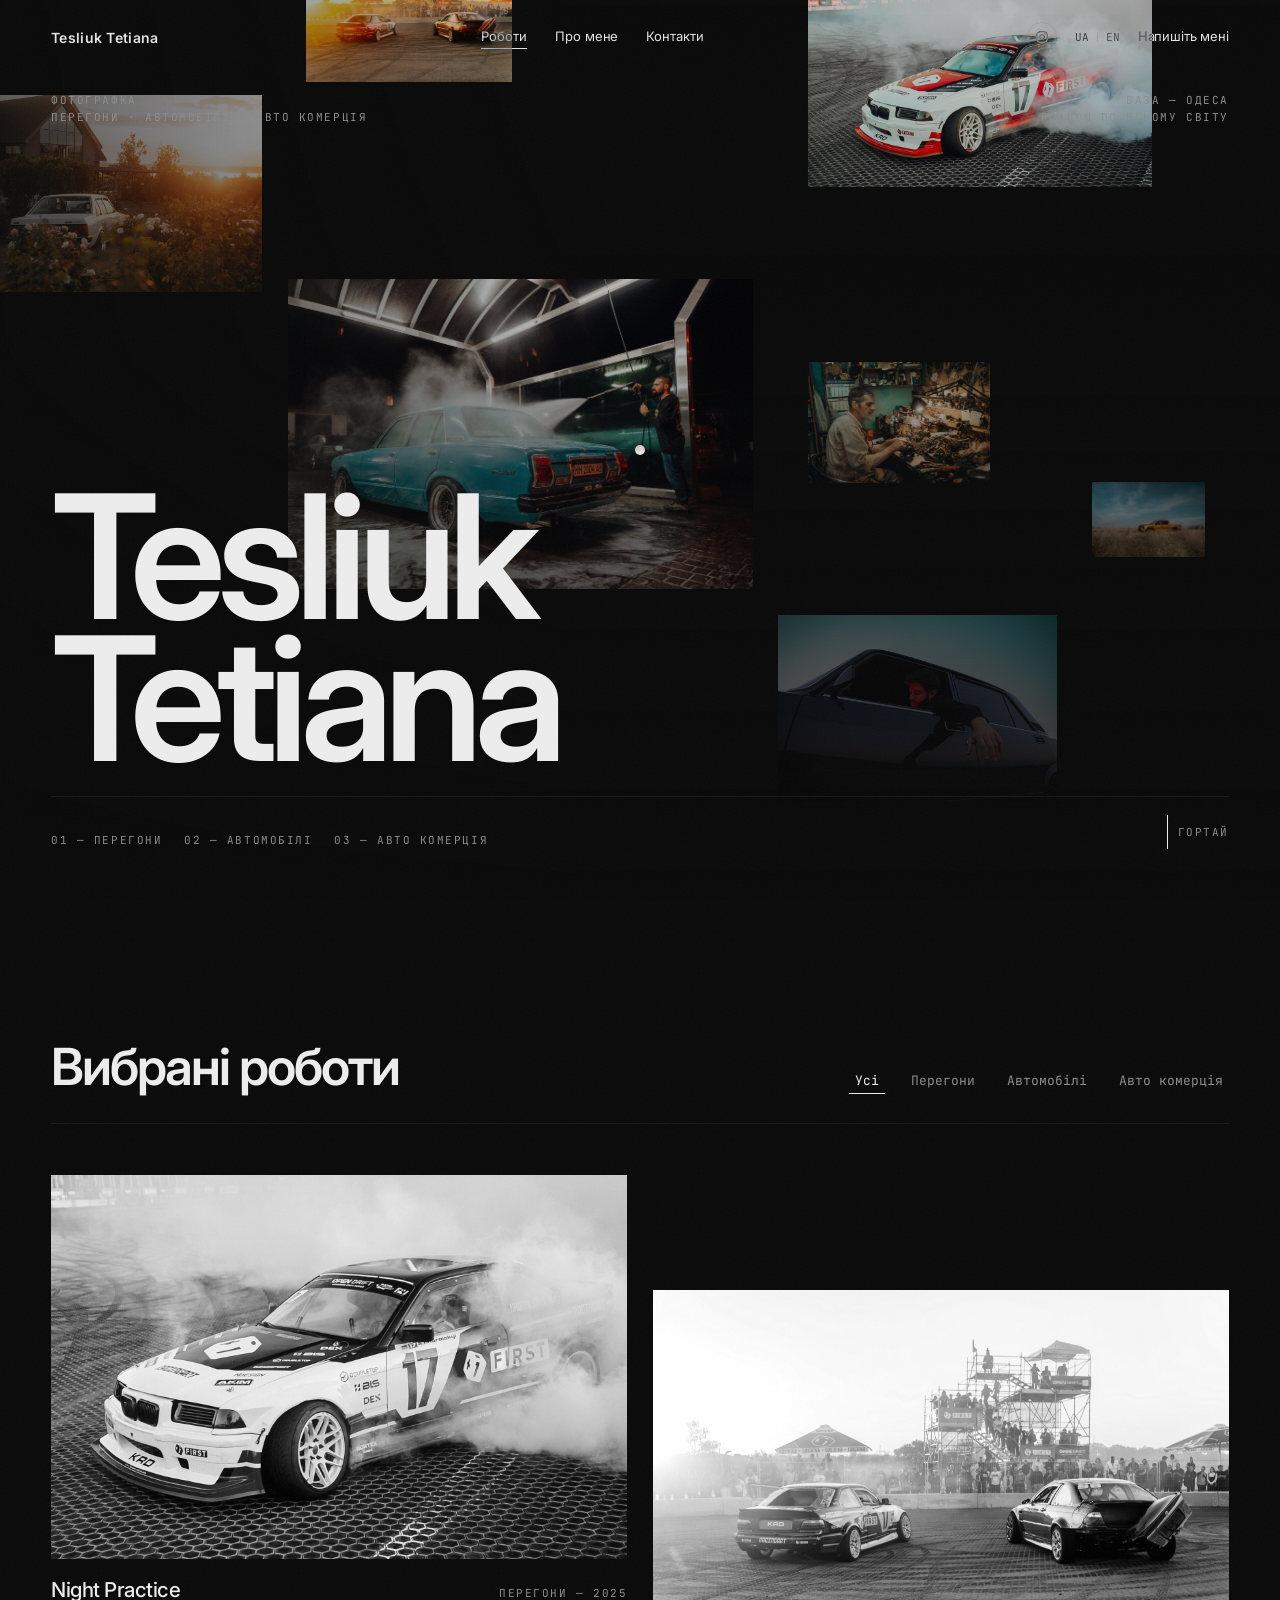
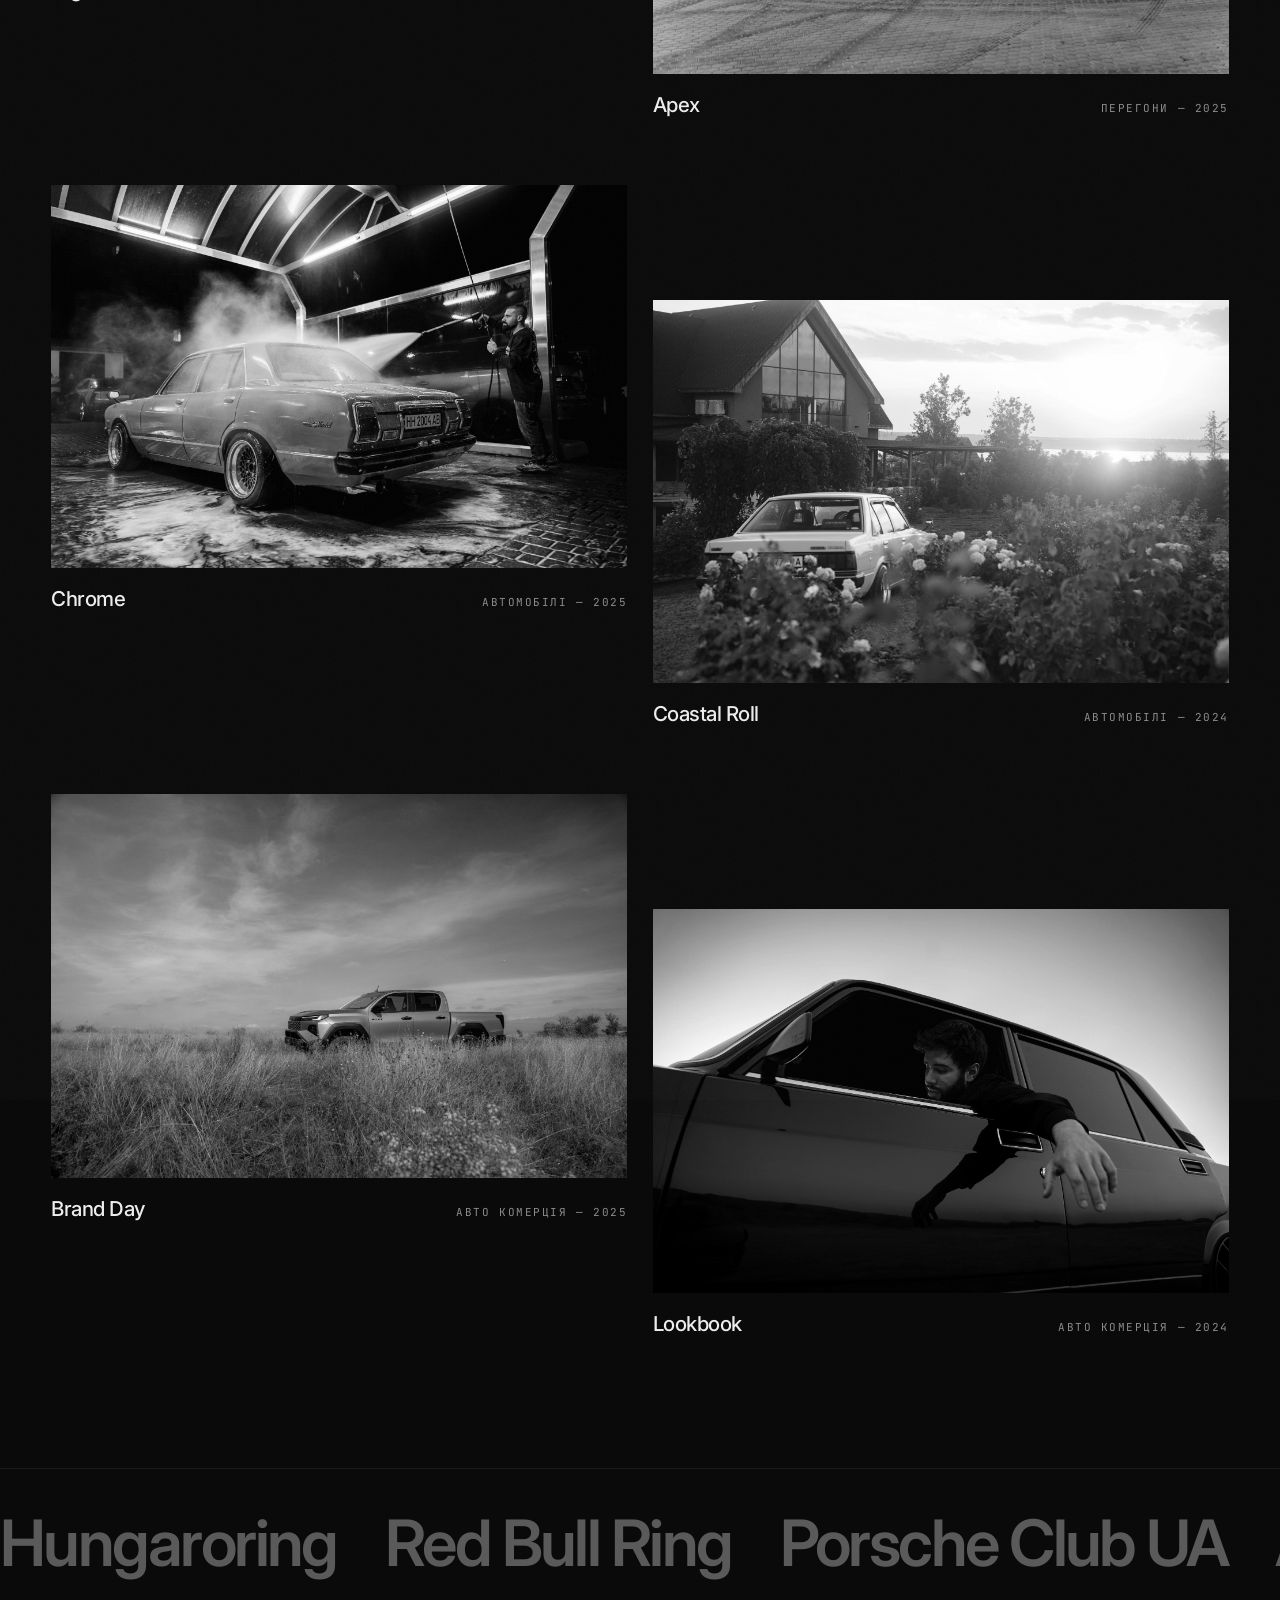
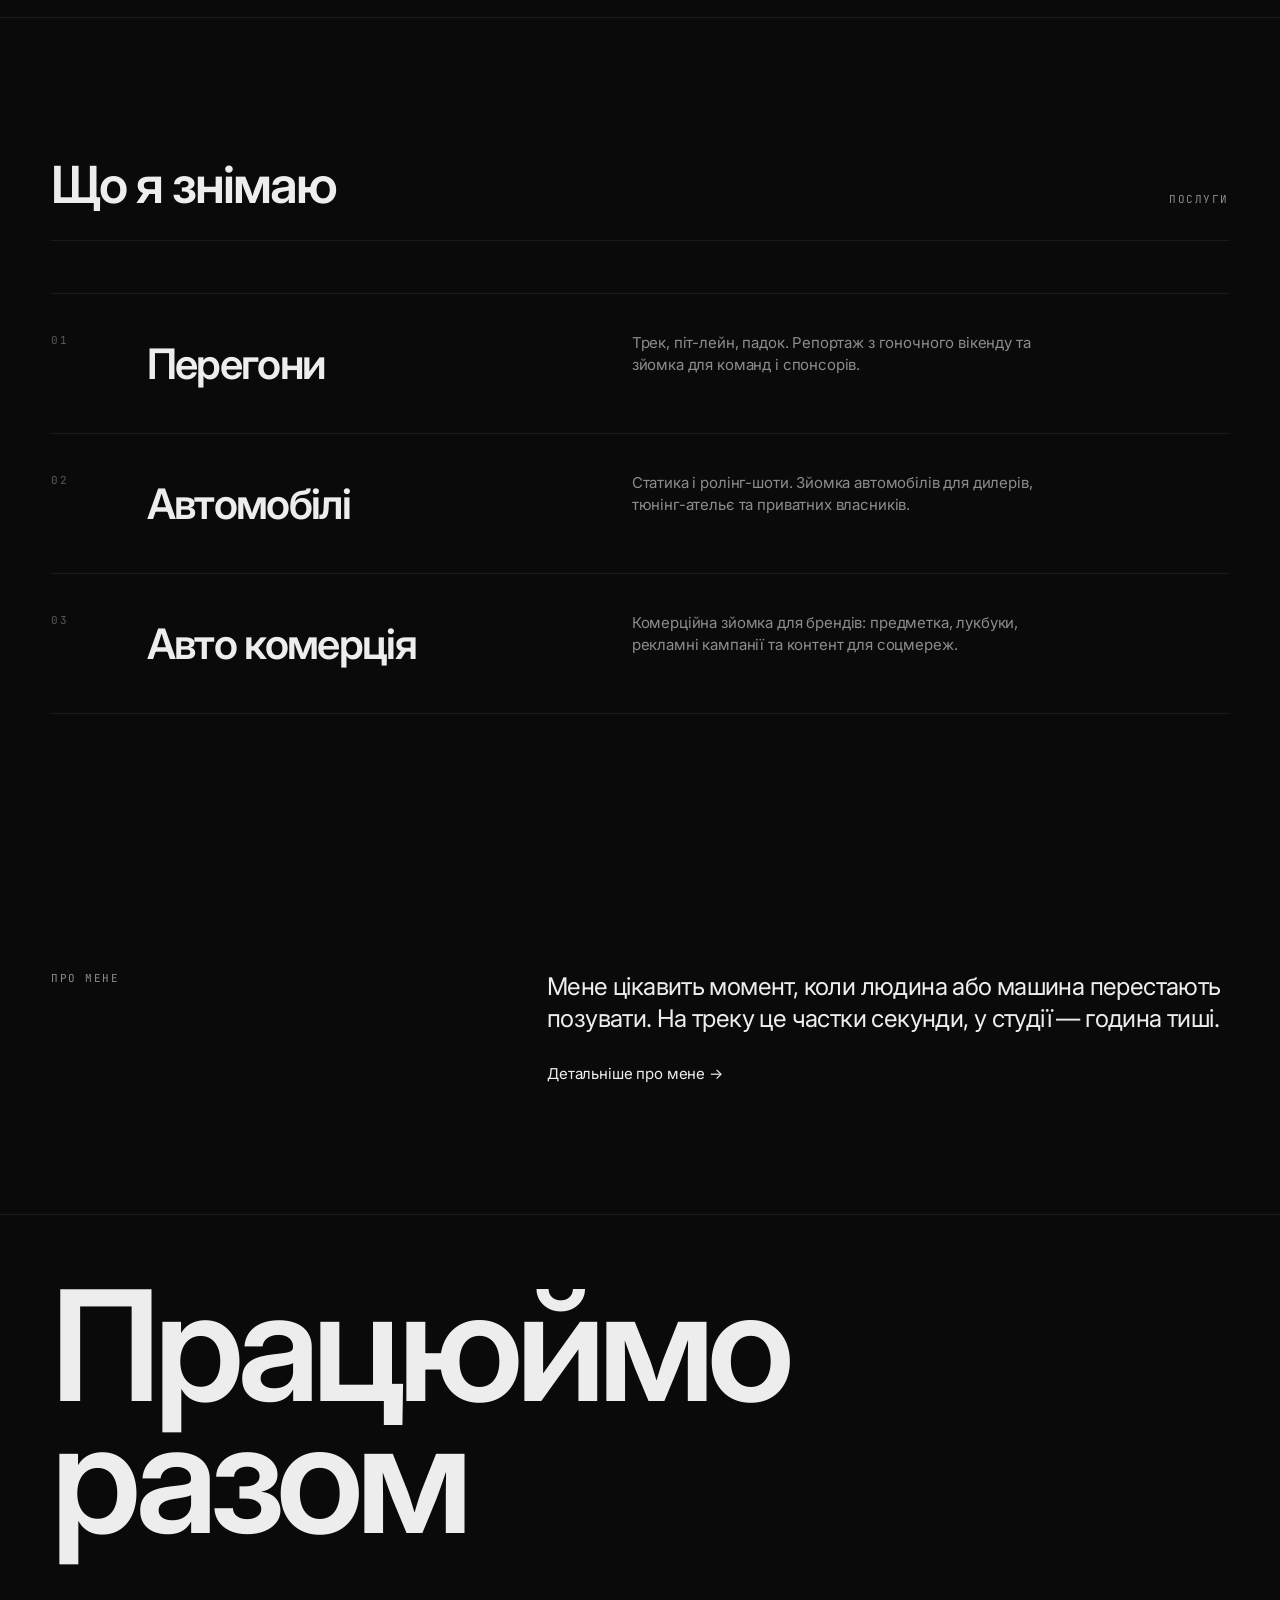
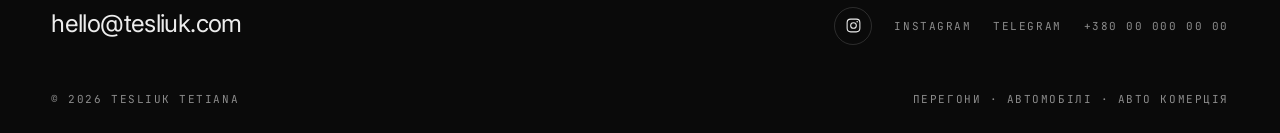
==== index.html @ 34811f21 "Портфолио Tesliuk Tetiana: первая версия сайта Статический сайт без сборки: главная с плывущей ленто" ====
<!doctype html>
<html lang="uk">
<head>
  <meta charset="utf-8">
  <meta name="viewport" content="width=device-width, initial-scale=1">
  <meta name="description" content="">
  <link rel="preconnect" href="https://fonts.googleapis.com">
  <link rel="preconnect" href="https://fonts.gstatic.com" crossorigin>
  <link href="https://fonts.googleapis.com/css2?family=Inter:wght@400;500;600&family=JetBrains+Mono:wght@400&display=swap" rel="stylesheet">
  <link rel="icon" href="/favicon.svg" type="image/svg+xml">
  <link rel="canonical" href="https://tesliuk-tetiana.netlify.app/">

  <meta property="og:type" content="website">
  <meta property="og:site_name" content="Tesliuk Tetiana">
  <meta property="og:locale" content="uk_UA">
  <meta property="og:locale:alternate" content="en_US">
  <meta property="og:url" content="https://tesliuk-tetiana.netlify.app/">
  <meta property="og:title" content="Tesliuk Tetiana — фотографка">
  <meta property="og:description" content="Перегони, автомобільна та комерційна зйомка. Одеса, зйомки по всьому світу.">
  <meta property="og:image" content="https://tesliuk-tetiana.netlify.app/images/hero/drift-bmw.jpg">
  <meta property="og:image:width" content="2000">
  <meta property="og:image:height" content="1124">
  <meta name="twitter:card" content="summary_large_image">

  <link rel="stylesheet" href="assets/css/style.css">
  <title>Tesliuk Tetiana — Photographer</title>
</head>
<body data-title="titles.index">
  <div class="grain"></div>

  <header class="hdr">
    <a class="hdr__logo" href="index.html" data-name>Tesliuk Tetiana</a>

    <nav class="hdr__nav">
      <a class="ul" href="index.html" data-i18n="nav.work">Work</a>
      <a class="ul" href="about.html" data-i18n="nav.about">About</a>
      <a class="ul" href="contact.html" data-i18n="nav.contact">Contact</a>
    </nav>

    <div class="hdr__right">
      <a class="ig" href="#" data-ig target="_blank" rel="noopener" aria-label="Instagram"><svg viewBox="0 0 24 24" fill="none" stroke="currentColor" stroke-width="1.5" stroke-linecap="round" stroke-linejoin="round" aria-hidden="true"><rect x="3" y="3" width="18" height="18" rx="5"/><circle cx="12" cy="12" r="4"/><circle cx="17.2" cy="6.8" r="1.1" fill="currentColor" stroke="none"/></svg></a>
      <div class="lang" data-lang></div>
      <a class="ul" href="contact.html" data-i18n="nav.talk">Let’s talk</a>
    </div>

    <div class="hdr__m">
      <a class="ig" href="#" data-ig target="_blank" rel="noopener" aria-label="Instagram"><svg viewBox="0 0 24 24" fill="none" stroke="currentColor" stroke-width="1.5" stroke-linecap="round" stroke-linejoin="round" aria-hidden="true"><rect x="3" y="3" width="18" height="18" rx="5"/><circle cx="12" cy="12" r="4"/><circle cx="17.2" cy="6.8" r="1.1" fill="currentColor" stroke="none"/></svg></a>
      <div class="lang" data-lang></div>
      <button class="burger" type="button" aria-label="Menu"><i></i><i></i></button>
    </div>
  </header>

  <div class="menu">
    <nav class="menu__list">
      <a href="index.html" data-i18n="nav.work">Work</a>
      <a href="about.html" data-i18n="nav.about">About</a>
      <a href="contact.html" data-i18n="nav.contact">Contact</a>
    </nav>
    <div class="menu__foot">
      <span class="mono">© <span data-year></span> — <span data-name></span></span>
      <a class="ig" href="#" data-ig target="_blank" rel="noopener" aria-label="Instagram"><svg viewBox="0 0 24 24" fill="none" stroke="currentColor" stroke-width="1.5" stroke-linecap="round" stroke-linejoin="round" aria-hidden="true"><rect x="3" y="3" width="18" height="18" rx="5"/><circle cx="12" cy="12" r="4"/><circle cx="17.2" cy="6.8" r="1.1" fill="currentColor" stroke="none"/></svg></a>
    </div>
  </div>

  <div class="loader">
    <div class="loader__bar"><i></i></div>
    <div class="loader__name display" data-name>Tesliuk Tetiana</div>
    <div class="loader__num">000</div>
  </div>

  <!-- ===== HERO ===== -->
  <section class="hero">
    <div class="hero__flow" data-flow aria-hidden="true"></div>
    <div class="hero__veil" aria-hidden="true"></div>

    <div class="hero__inner">
      <div class="hero__top">
        <p class="mono">
          <span data-i18n="hero.role">Photographer</span><br>
          <span data-i18n="hero.tagline">Racing · Automotive · Commerce</span>
        </p>
        <p class="mono hero__meta" style="text-align:right">
          <span data-i18n="hero.based">Based in Odesa</span><br>
          <span data-i18n="hero.available">Available worldwide</span>
        </p>
      </div>

      <div class="hero__spacer"></div>

      <h1 class="hero__title">
        <span class="word"><span>Tesliuk</span></span>
        <span class="word"><span>Tetiana</span></span>
      </h1>

      <div class="hero__sub">
        <div class="hero__tags mono">
          <span data-hero-tag>01 — Racing</span>
          <span data-hero-tag>02 — Automotive</span>
          <span data-hero-tag>03 — Commerce</span>
        </div>
        <div class="scroll-hint mono"><i></i> <span data-i18n="hero.scroll">Scroll</span></div>
      </div>
    </div>
  </section>

  <!-- ===== WORK ===== -->
  <section class="sec" id="work">
    <div class="sec__head">
      <h2 class="sec__title" data-i18n="sections.selectedWork">Selected Work</h2>
      <div class="filter mono" data-filter></div>
    </div>
    <div class="grid" data-grid></div>
  </section>

  <div class="marq" data-marquee></div>

  <!-- ===== SERVICES ===== -->
  <section class="sec">
    <div class="sec__head">
      <h2 class="sec__title" data-i18n="sections.whatIShoot">What I shoot</h2>
      <span class="mono" data-i18n="sections.services">Services</span>
    </div>
    <div class="srv" data-services></div>
  </section>

  <!-- ===== ABOUT TEASER ===== -->
  <section class="sec">
    <div class="cols">
      <span class="mono reveal" data-i18n="sections.about">About</span>
      <div class="reveal" data-d="1">
        <p class="lead" data-i18n="teaser"></p>
        <p style="margin-top:28px">
          <a class="ul" href="about.html" data-i18n="more" data-cursor="more">More about me →</a>
        </p>
      </div>
    </div>
  </section>

  <footer class="ftr">
    <h2 class="ftr__big reveal">
      <span data-i18n="footer.big1">Let’s</span><br><span data-i18n="footer.big2">work</span>
    </h2>
    <div class="ftr__row">
      <a class="lead ul" href="#" data-email data-cursor="write"></a>
      <div class="ftr__links mono">
        <a class="ig" href="#" data-ig target="_blank" rel="noopener" aria-label="Instagram"><svg viewBox="0 0 24 24" fill="none" stroke="currentColor" stroke-width="1.5" stroke-linecap="round" stroke-linejoin="round" aria-hidden="true"><rect x="3" y="3" width="18" height="18" rx="5"/><circle cx="12" cy="12" r="4"/><circle cx="17.2" cy="6.8" r="1.1" fill="currentColor" stroke="none"/></svg></a>
        <a class="ul" href="#" data-ig target="_blank" rel="noopener">Instagram</a>
        <a class="ul" href="#" data-tg target="_blank" rel="noopener">Telegram</a>
        <a class="ul" href="#" data-phone></a>
      </div>
    </div>
    <div class="ftr__row mono" style="margin-top:46px">
      <span>© <span data-year></span> <span data-name></span></span>
      <span data-i18n="hero.tagline">Racing · Automotive · Commerce</span>
    </div>
  </footer>

  <script src="assets/js/data.js"></script>
  <script src="assets/js/main.js"></script>
</body>
</html>
---- assets/css/style.css ----
/* ============================================================
   TESLIUK — design system
   ============================================================ */

:root{
  --bg:        #0A0A0A;
  --bg-2:      #111111;
  --line:      rgba(255,255,255,.14);
  --line-soft: rgba(255,255,255,.07);
  --fg:        #EDEDED;
  --fg-dim:    #8C8C8C;
  --fg-faint:  #5A5A5A;
  --accent:    #E23A24;

  --pad: clamp(20px, 4vw, 64px);
  --gap: clamp(16px, 2vw, 32px);

  --ease: cubic-bezier(.22,.61,.36,1);
  --slow: cubic-bezier(.16,1,.3,1);
}

*,*::before,*::after{ box-sizing:border-box; }

html{ -webkit-text-size-adjust:100%; }

body{
  margin:0;
  background:var(--bg);
  color:var(--fg);
  font-family:"Inter","Helvetica Neue",Helvetica,Arial,sans-serif;
  font-size:15px;
  line-height:1.5;
  font-weight:400;
  letter-spacing:-.01em;
  -webkit-font-smoothing:antialiased;
  overflow-x:hidden;
}

body.is-locked{ overflow:hidden; }

img{ display:block; max-width:100%; }
a{ color:inherit; text-decoration:none; }
button{ font:inherit; color:inherit; background:none; border:0; cursor:pointer; }

::selection{ background:var(--accent); color:#fff; }

/* ---------- film grain over everything ---------- */
.grain{
  position:fixed; inset:-200%;
  z-index:9000; pointer-events:none;
  opacity:.035;
  background-image:url("data:image/svg+xml,%3Csvg xmlns='http://www.w3.org/2000/svg' width='200' height='200'%3E%3Cfilter id='n'%3E%3CfeTurbulence type='fractalNoise' baseFrequency='.85' numOctaves='3'/%3E%3C/filter%3E%3Crect width='100%25' height='100%25' filter='url(%23n)'/%3E%3C/svg%3E");
  animation:grain 7s steps(6) infinite;
}
@keyframes grain{
  0%,100%{ transform:translate(0,0) }
  16%{ transform:translate(-5%,-5%) }
  33%{ transform:translate(3%,-8%) }
  50%{ transform:translate(-4%,6%) }
  66%{ transform:translate(6%,3%) }
  83%{ transform:translate(-2%,-3%) }
}

/* ---------- typography ---------- */
.display{
  font-weight:600;
  letter-spacing:-.045em;
  line-height:.84;
  text-transform:none;
  margin:0;
}
.mono{
  font-family:"JetBrains Mono",ui-monospace,SFMono-Regular,Menlo,monospace;
  font-size:11px;
  letter-spacing:.14em;
  text-transform:uppercase;
  color:var(--fg-dim);
  font-weight:400;
}
.lead{
  font-size:clamp(17px,1.9vw,26px);
  line-height:1.35;
  letter-spacing:-.025em;
  font-weight:400;
}

/* ---------- link with sliding underline ---------- */
.ul{ position:relative; display:inline-block; }
.ul::after{
  content:""; position:absolute; left:0; bottom:-2px;
  width:100%; height:1px; background:currentColor;
  transform:scaleX(0); transform-origin:right;
  transition:transform .5s var(--slow);
}
.ul:hover::after,.ul.is-active::after{ transform:scaleX(1); transform-origin:left; }
.ul.is-active{ color:var(--fg); }

/* ============================================================
   PRELOADER
   ============================================================ */
.loader{
  position:fixed; inset:0; z-index:9500;
  background:var(--bg);
  display:flex; align-items:flex-end; justify-content:space-between;
  padding:var(--pad);
  transition:transform 1s var(--slow);
}
.loader.is-done{ transform:translateY(-101%); }
.loader__name{ font-size:clamp(28px,6vw,72px); }
.loader__num{ font-size:clamp(28px,6vw,72px); font-weight:600; letter-spacing:-.04em; }
.loader__bar{
  position:absolute; left:var(--pad); right:var(--pad); bottom:calc(var(--pad) + 110px);
  height:1px; background:var(--line-soft);
}
.loader__bar i{ display:block; height:100%; width:0; background:var(--fg); }

/* ============================================================
   HEADER
   ============================================================ */
.hdr{
  position:fixed; top:0; left:0; right:0; z-index:200;
  display:flex; align-items:center; justify-content:space-between;
  padding:22px var(--pad);
  mix-blend-mode:difference;
  transition:transform .6s var(--slow);
}
.hdr.is-hidden{ transform:translateY(-110%); }
.hdr__logo{
  font-size:14px; font-weight:600; letter-spacing:.02em;
}
.hdr__nav{ display:flex; gap:28px; }
.hdr__nav a{ font-size:13px; letter-spacing:-.005em; color:var(--fg); }
.hdr__right{ display:flex; align-items:center; gap:18px; font-size:13px; }
.hdr__m{ display:none; align-items:center; gap:14px; }

/* иконка инстаграма — на ховере просто инверсия цвета */
.ig{
  display:inline-flex; align-items:center; justify-content:center;
  width:30px; height:30px; flex:none;
  border:1px solid var(--line); border-radius:50%;
  color:var(--fg);
  transition:background .35s var(--ease), color .35s var(--ease), border-color .35s var(--ease);
}
.ig svg{ width:14px; height:14px; }
.ig:hover{ background:var(--fg); color:var(--bg); border-color:var(--fg); }

/* переключатель языков */
.lang{
  display:flex; align-items:center; gap:8px;
  font-family:"JetBrains Mono",ui-monospace,Menlo,monospace;
  font-size:11px; letter-spacing:.12em;
}
.lang i{ display:block; width:1px; height:10px; background:var(--line); }
.lang button{
  color:var(--fg-faint); padding:0;
  transition:color .35s var(--ease);
}
.lang button:hover{ color:var(--fg-dim); }
.lang button.is-on{ color:var(--fg); }

.burger{ display:block; width:26px; height:14px; position:relative; }
.burger i{ position:absolute; left:0; width:100%; height:1px; background:var(--fg); transition:.4s var(--slow); }
.burger i:nth-child(1){ top:0; }
.burger i:nth-child(2){ bottom:0; }
.burger.is-open i:nth-child(1){ top:6px; transform:rotate(45deg); }
.burger.is-open i:nth-child(2){ bottom:7px; transform:rotate(-45deg); }

/* mobile menu */
.menu{
  position:fixed; inset:0; z-index:150;
  background:var(--bg);
  padding:calc(var(--pad) + 60px) var(--pad) var(--pad);
  display:flex; flex-direction:column; justify-content:space-between;
  clip-path:inset(0 0 100% 0);
  transition:clip-path .8s var(--slow);
  visibility:hidden;
}
.menu.is-open{ clip-path:inset(0 0 0 0); visibility:visible; }
.menu__foot{ display:flex; align-items:center; justify-content:space-between; gap:16px; }
.menu__list a{
  display:block; font-size:clamp(40px,11vw,80px);
  font-weight:600; letter-spacing:-.045em; line-height:1.05;
  padding:4px 0;
}

/* ============================================================
   CURSOR
   ============================================================ */
.cursor{
  position:fixed; top:0; left:0; z-index:9100;
  width:10px; height:10px; border-radius:50%;
  background:var(--fg); pointer-events:none;
  transform:translate(-50%,-50%);
  transition:width .35s var(--slow),height .35s var(--slow),background .35s var(--slow);
  mix-blend-mode:difference;
}
.cursor.is-big{ width:86px; height:86px; }
.cursor__label{
  position:absolute; inset:0; display:flex; align-items:center; justify-content:center;
  font-size:10px; letter-spacing:.12em; text-transform:uppercase;
  color:var(--bg); opacity:0; transition:opacity .3s;
  font-family:"JetBrains Mono",monospace;
}
.cursor.is-big .cursor__label{ opacity:1; }
@media (hover:none){ .cursor{ display:none; } }

/* ============================================================
   HERO
   ============================================================ */
.hero{
  min-height:100svh;
  padding:clamp(76px,9vh,104px) var(--pad) var(--pad);
  display:flex;
  position:relative; overflow:hidden;
}
.hero__inner{
  position:relative; z-index:3; flex:1;
  display:flex; flex-direction:column;
  pointer-events:none;
}
.hero__spacer{ flex:1 1 auto; min-height:18px; }
/* ---- плывущий коллаж на первом экране ---- */
.hero__flow{
  --k:1;                      /* множитель масштаба раскладки */
  position:absolute; inset:0; z-index:1;
  overflow:hidden; pointer-events:none;
}
.flow__track{
  position:absolute; top:0; left:0;
  height:100%; display:flex; width:max-content;
  animation:flowroll 64s linear infinite;
}
.flow__row{
  position:relative; flex:none;
  width:calc(100vw * var(--k)); height:100%;
}
@keyframes flowroll{ to{ transform:translateX(-50%); } }

/* вуаль между фото и заголовком */
.hero__veil{
  position:absolute; inset:0; z-index:2; pointer-events:none;
  background:
    linear-gradient(to top, rgba(10,10,10,.94) 0%, rgba(10,10,10,.58) 32%, rgba(10,10,10,.14) 60%, transparent 100%),
    linear-gradient(to right, rgba(10,10,10,.55) 0%, transparent 44%);
}

.fcard{
  position:absolute;
  left:calc(var(--x) * 1vw * var(--k));
  top:calc(var(--t) * 1vh);
  width:calc(var(--w) * 1vw * var(--k));
  aspect-ratio:var(--r);
  overflow:hidden; background:#121212;
  pointer-events:auto;
  transform:perspective(1100px);
  transition:transform .6s var(--slow), box-shadow .6s var(--ease);
  will-change:transform;
}
.fcard img{ width:100%; height:100%; object-fit:cover; }
.fcard::after{
  content:""; position:absolute; inset:0;
  background:rgba(10,10,10,.18);
  transition:background .6s var(--ease);
  pointer-events:none;
}
.fcard.is-lit::after{ background:rgba(10,10,10,0); }
.fcard.is-lit{ box-shadow:0 32px 70px rgba(0,0,0,.65); z-index:2; }

.hero__top{
  display:flex; justify-content:space-between; gap:var(--gap);
  flex:none;
}
.hero__meta{ max-width:30ch; }
.hero__title{
  font-size:clamp(46px,13.5vw,210px);
  font-weight:600; letter-spacing:-.05em; line-height:.82;
  margin:0;
}
.hero__title .word{ display:block; overflow:hidden; }
.hero__title .word span{ display:block; transform:translateY(102%); }
.hero__sub{
  display:flex; justify-content:space-between; align-items:flex-end;
  gap:var(--gap); margin-top:26px; flex-wrap:wrap;
  padding-top:18px; border-top:1px solid var(--line-soft);
}
.hero__tags{ display:flex; gap:22px; flex-wrap:wrap; }

.scroll-hint{ display:flex; align-items:center; gap:10px; }
.scroll-hint i{
  display:block; width:1px; height:34px; background:var(--line);
  position:relative; overflow:hidden;
}
.scroll-hint i::after{
  content:""; position:absolute; inset:0; background:var(--fg);
  animation:drip 2s var(--ease) infinite;
}
@keyframes drip{
  0%{ transform:translateY(-100%) } 55%{ transform:translateY(0) }
  100%{ transform:translateY(100%) }
}

/* ============================================================
   SECTION SHELL
   ============================================================ */
.sec{ padding:clamp(70px,10vw,150px) var(--pad); }
.sec__head{
  display:flex; justify-content:space-between; align-items:baseline;
  gap:var(--gap); padding-bottom:18px; margin-bottom:clamp(28px,4vw,54px);
  border-bottom:1px solid var(--line-soft);
  flex-wrap:wrap;
}
.sec__title{ font-size:clamp(26px,4vw,52px); font-weight:600; letter-spacing:-.04em; margin:0; }

/* ---------- filter ---------- */
.filter{ display:flex; gap:20px; flex-wrap:wrap; }
.filter button{
  font-size:13px; color:var(--fg-dim); position:relative; padding-bottom:3px;
  transition:color .4s var(--ease);
}
.filter button::after{
  content:""; position:absolute; left:0; bottom:0; width:100%; height:1px;
  background:currentColor; transform:scaleX(0); transform-origin:right;
  transition:transform .5s var(--slow);
}
.filter button:hover{ color:var(--fg); }
.filter button.is-on{ color:var(--fg); }
.filter button.is-on::after{ transform:scaleX(1); transform-origin:left; }

/* ============================================================
   WORK GRID
   ============================================================ */
.grid{
  display:grid;
  grid-template-columns:repeat(2,1fr);
  gap:clamp(28px,5vw,96px) var(--gap);
}
.card{ display:block; }
.card:nth-child(even){ margin-top:clamp(0px,9vw,130px); }
.card.is-gone{ display:none; }

.frame{
  position:relative; overflow:hidden;
  background:var(--bg-2);
}
.frame::before{ content:""; display:block; padding-top:128%; }
.frame[data-ratio="landscape"]::before{ padding-top:66.6%; }
.frame[data-ratio="portrait"]::before{ padding-top:128%; }
.frame[data-ratio="square"]::before{ padding-top:100%; }
.frame[data-ratio="tall"]::before{ padding-top:156.3%; }   /* 819 x 1280 */

.frame img{
  position:absolute; inset:0; width:100%; height:100%;
  object-fit:cover;
  transform:scale(1.001);
  transition:transform 1.1s var(--slow), filter .7s var(--ease);
  filter:grayscale(1) contrast(1.04);
}
.card:hover .frame img{ transform:scale(1.05); filter:grayscale(0) contrast(1.02); }

/* одиночная рамка (портрет на About): ч/б -> цвет при наведении */
.frame--color img{
  filter:grayscale(1) contrast(1.04);
  transition:filter .8s var(--ease), transform 1.2s var(--slow);
}
.frame--color:hover img{ filter:grayscale(0) contrast(1); transform:scale(1.03); }

/* reveal curtain */
.frame::after{
  content:""; position:absolute; inset:0; background:var(--bg);
  transform:translateY(0);
  transition:transform 1.1s var(--slow);
  z-index:2;
}
.reveal.is-in .frame::after{ transform:translateY(-101%); }

/* placeholder when the photo isn't there yet */
.frame.is-empty{
  background:
    linear-gradient(135deg,#171717 0%,#0E0E0E 48%,#1C1C1C 100%);
}
.frame.is-empty img{ opacity:0; }
.frame.is-empty::before{ }
.ph{
  position:absolute; inset:0; display:none;
  align-items:center; justify-content:center; flex-direction:column; gap:8px;
  color:var(--fg-faint);
  border:1px solid var(--line-soft);
}
.frame.is-empty .ph{ display:flex; }
.ph span{ font-family:"JetBrains Mono",monospace; font-size:10px; letter-spacing:.14em; text-transform:uppercase; }
.ph svg{ width:26px; height:26px; opacity:.5; }

.card__meta{
  display:flex; justify-content:space-between; align-items:baseline;
  gap:16px; margin-top:16px;
}
.card__title{ font-size:clamp(17px,1.6vw,22px); font-weight:500; letter-spacing:-.025em; }
.card__cat{ color:var(--fg-dim); }
.card__idx{ color:var(--fg-faint); }

/* ============================================================
   MARQUEE
   ============================================================ */
.marq{
  border-top:1px solid var(--line-soft);
  border-bottom:1px solid var(--line-soft);
  overflow:hidden; padding:26px 0;
  display:flex; gap:48px;
  white-space:nowrap;
}
.marq__row{ display:flex; gap:48px; animation:slide 38s linear infinite; }
.marq span{ font-size:clamp(28px,5vw,74px); font-weight:600; letter-spacing:-.04em; color:var(--fg-faint); }
.marq span em{ font-style:normal; color:var(--fg); }
@keyframes slide{ to{ transform:translateX(-100%); } }

/* ============================================================
   SERVICES
   ============================================================ */
.srv{ border-top:1px solid var(--line-soft); }
.srv__row{
  position:relative; isolation:isolate;
  display:grid; grid-template-columns:70px 1fr 1.3fr;
  gap:var(--gap); align-items:start;
  padding:clamp(22px,3vw,38px) 0;
  border-bottom:1px solid var(--line-soft);
  transition:padding .7s var(--slow);
}

/* подсветка строки заезжает слева */
.srv__row::before{
  content:""; position:absolute; z-index:-1;
  top:0; bottom:0; left:calc(var(--pad) * -1); right:calc(var(--pad) * -1);
  background:rgba(255,255,255,.04);
  transform:scaleX(0); transform-origin:left;
  transition:transform .7s var(--slow);
}

.srv__n{ color:var(--fg-faint); transition:color .5s var(--ease); }
.srv__t{
  font-size:clamp(22px,3.4vw,42px); font-weight:600; letter-spacing:-.04em;
  transition:color .5s var(--ease);
}
.srv__d{ color:var(--fg-dim); max-width:46ch; transition:color .5s var(--ease); }

/* наведение: строка уезжает вправо, заголовок краснеет */
.srv__row:hover{ padding-left:clamp(18px,3.4vw,56px); }
.srv__row:hover::before{ transform:scaleX(1); }
.srv__row:hover .srv__n{ color:var(--fg); }
.srv__row:hover .srv__t{ color:var(--accent); }
.srv__row:hover .srv__d{ color:var(--fg); }

/* соседние строки в это время притухают */
.srv:hover .srv__row:not(:hover) .srv__t{ color:var(--fg-faint); }
.srv:hover .srv__row:not(:hover) .srv__d{ color:var(--fg-faint); }

/* ============================================================
   ABOUT / TEXT BLOCKS
   ============================================================ */
.cols{ display:grid; grid-template-columns:1fr 1.45fr; gap:var(--gap); }
.cols p{ margin:0 0 1.1em; }
.cols p:last-child{ margin-bottom:0; }

.about__portrait{ margin-top:clamp(40px,6vw,90px); }

.facts{ display:grid; grid-template-columns:repeat(4,1fr); gap:var(--gap); margin-top:clamp(40px,6vw,80px); }
.facts div{ border-top:1px solid var(--line-soft); padding-top:14px; }
.facts b{ display:block; font-size:clamp(26px,3.4vw,46px); font-weight:600; letter-spacing:-.04em; margin-bottom:4px; }

/* ============================================================
   PROJECT PAGE
   ============================================================ */
.proj__head{ padding:calc(var(--pad) + 90px) var(--pad) 0; }
.proj__title{ font-size:clamp(46px,11vw,160px); font-weight:600; letter-spacing:-.05em; line-height:.86; margin:0 0 30px; }
.proj__meta{
  display:grid; grid-template-columns:repeat(4,1fr); gap:var(--gap);
  padding-top:18px; border-top:1px solid var(--line-soft);
}
.proj__meta div b{ display:block; color:var(--fg); font-weight:400; margin-top:6px; }
.proj__intro{ padding:clamp(50px,7vw,100px) var(--pad); }
.proj__gallery{
  padding:0 var(--pad) clamp(60px,9vw,120px);
  display:grid; grid-template-columns:repeat(2,1fr);
  gap:clamp(28px,5vw,80px) var(--gap);
  align-items:start;
}
.shot{ margin:0; }
.shot[data-ratio="landscape"],
.shot[data-ratio="square"]{ grid-column:1 / -1; }
/* каждая вторая вертикаль чуть опускается — живой editorial-ритм */
.shot.is-offset{ margin-top:clamp(0px,7vw,110px); }
.shot figcaption{ margin-top:12px; }

.proj__next{
  border-top:1px solid var(--line-soft);
  padding:clamp(40px,6vw,80px) var(--pad);
  display:flex; justify-content:space-between; align-items:center; gap:var(--gap);
}
.proj__next a{ font-size:clamp(30px,6vw,86px); font-weight:600; letter-spacing:-.045em; }

/* ============================================================
   CONTACT
   ============================================================ */
.contact__mail{
  display:inline-block;
  font-size:clamp(30px,7.5vw,110px); font-weight:600;
  letter-spacing:-.05em; line-height:1; word-break:break-word;
}
.contact__grid{ display:grid; grid-template-columns:repeat(3,1fr); gap:var(--gap); margin-top:clamp(50px,7vw,100px); }
.contact__grid div{ border-top:1px solid var(--line-soft); padding-top:14px; }
.contact__grid a{ display:block; margin-top:6px; }

.form{ display:grid; gap:26px; margin-top:clamp(50px,7vw,90px); max-width:640px; }
.form label{ display:block; }
.form input,.form textarea{
  width:100%; background:none; border:0; border-bottom:1px solid var(--line);
  color:var(--fg); font:inherit; padding:10px 0; outline:none;
  transition:border-color .4s var(--ease);
}
.form input:focus,.form textarea:focus{ border-color:var(--fg); }
.form textarea{ resize:vertical; min-height:90px; }
.btn{
  justify-self:start;
  border:1px solid var(--line); border-radius:999px;
  padding:14px 30px; font-size:13px;
  position:relative; overflow:hidden; isolation:isolate;
  transition:color .4s var(--ease), border-color .4s var(--ease);
}
.btn::after{
  content:""; position:absolute; inset:0; background:var(--fg); z-index:-1;
  transform:translateY(101%); transition:transform .5s var(--slow);
}
.btn:hover{ color:var(--bg); border-color:var(--fg); }
.btn:hover::after{ transform:translateY(0); }

/* ============================================================
   FOOTER
   ============================================================ */
.ftr{
  border-top:1px solid var(--line-soft);
  padding:clamp(40px,5vw,70px) var(--pad) 26px;
}
.ftr__big{ font-size:clamp(40px,12vw,180px); font-weight:600; letter-spacing:-.05em; line-height:.86; margin:0 0 clamp(30px,5vw,70px); }
.ftr__row{ display:flex; justify-content:space-between; gap:var(--gap); flex-wrap:wrap; }
.ftr__links{ display:flex; align-items:center; gap:22px; flex-wrap:wrap; }
.ftr__links .ig{ width:38px; height:38px; }
.ftr__links .ig svg{ width:17px; height:17px; }

/* ============================================================
   SCROLL REVEAL
   ============================================================ */
.reveal{ opacity:0; transform:translateY(26px); transition:opacity .9s var(--slow), transform .9s var(--slow); }
.reveal.is-in{ opacity:1; transform:none; }
.reveal[data-d="1"]{ transition-delay:.08s }
.reveal[data-d="2"]{ transition-delay:.16s }
.reveal[data-d="3"]{ transition-delay:.24s }

/* ============================================================
   RESPONSIVE
   ============================================================ */
@media (max-width:900px){
  .hdr__nav{ display:none; }
  .hdr__right{ display:none; }
  .hdr__m{ display:flex; }
  /* на телефоне та же раскладка, но крупнее — иначе кадры нечитаемы */
  .hero__flow{ --k:2.3; }
  .hero__spacer{ order:0; }
  .hero__top{ order:1; margin-bottom:16px; }
  .hero__title{ order:2; }
  .hero__sub{ order:3; }
  .hero__veil{
    background:linear-gradient(to top,
      rgba(10,10,10,.96) 0%, rgba(10,10,10,.72) 30%,
      rgba(10,10,10,.26) 58%, rgba(10,10,10,.05) 100%);
  }
  .hero__meta{ display:none; }
  .grid{ grid-template-columns:1fr; gap:46px; }
  .card:nth-child(even){ margin-top:0; }
  .cols{ grid-template-columns:1fr; gap:24px; }
  .facts{ grid-template-columns:repeat(2,1fr); }
  .srv__row{ grid-template-columns:44px 1fr; }
  .srv__row:hover{ padding-left:0; }
  .srv__d{ grid-column:2; }
  .proj__meta{ grid-template-columns:repeat(2,1fr); row-gap:22px; }
  .contact__grid{ grid-template-columns:1fr; row-gap:22px; }
  .proj__gallery{ grid-template-columns:1fr; gap:34px; }
  .shot.is-offset{ margin-top:0; }
}

@media (prefers-reduced-motion:reduce){
  *{ animation-duration:.01ms !important; transition-duration:.01ms !important; }
  .reveal{ opacity:1; transform:none; }
  .frame::after{ display:none; }
}
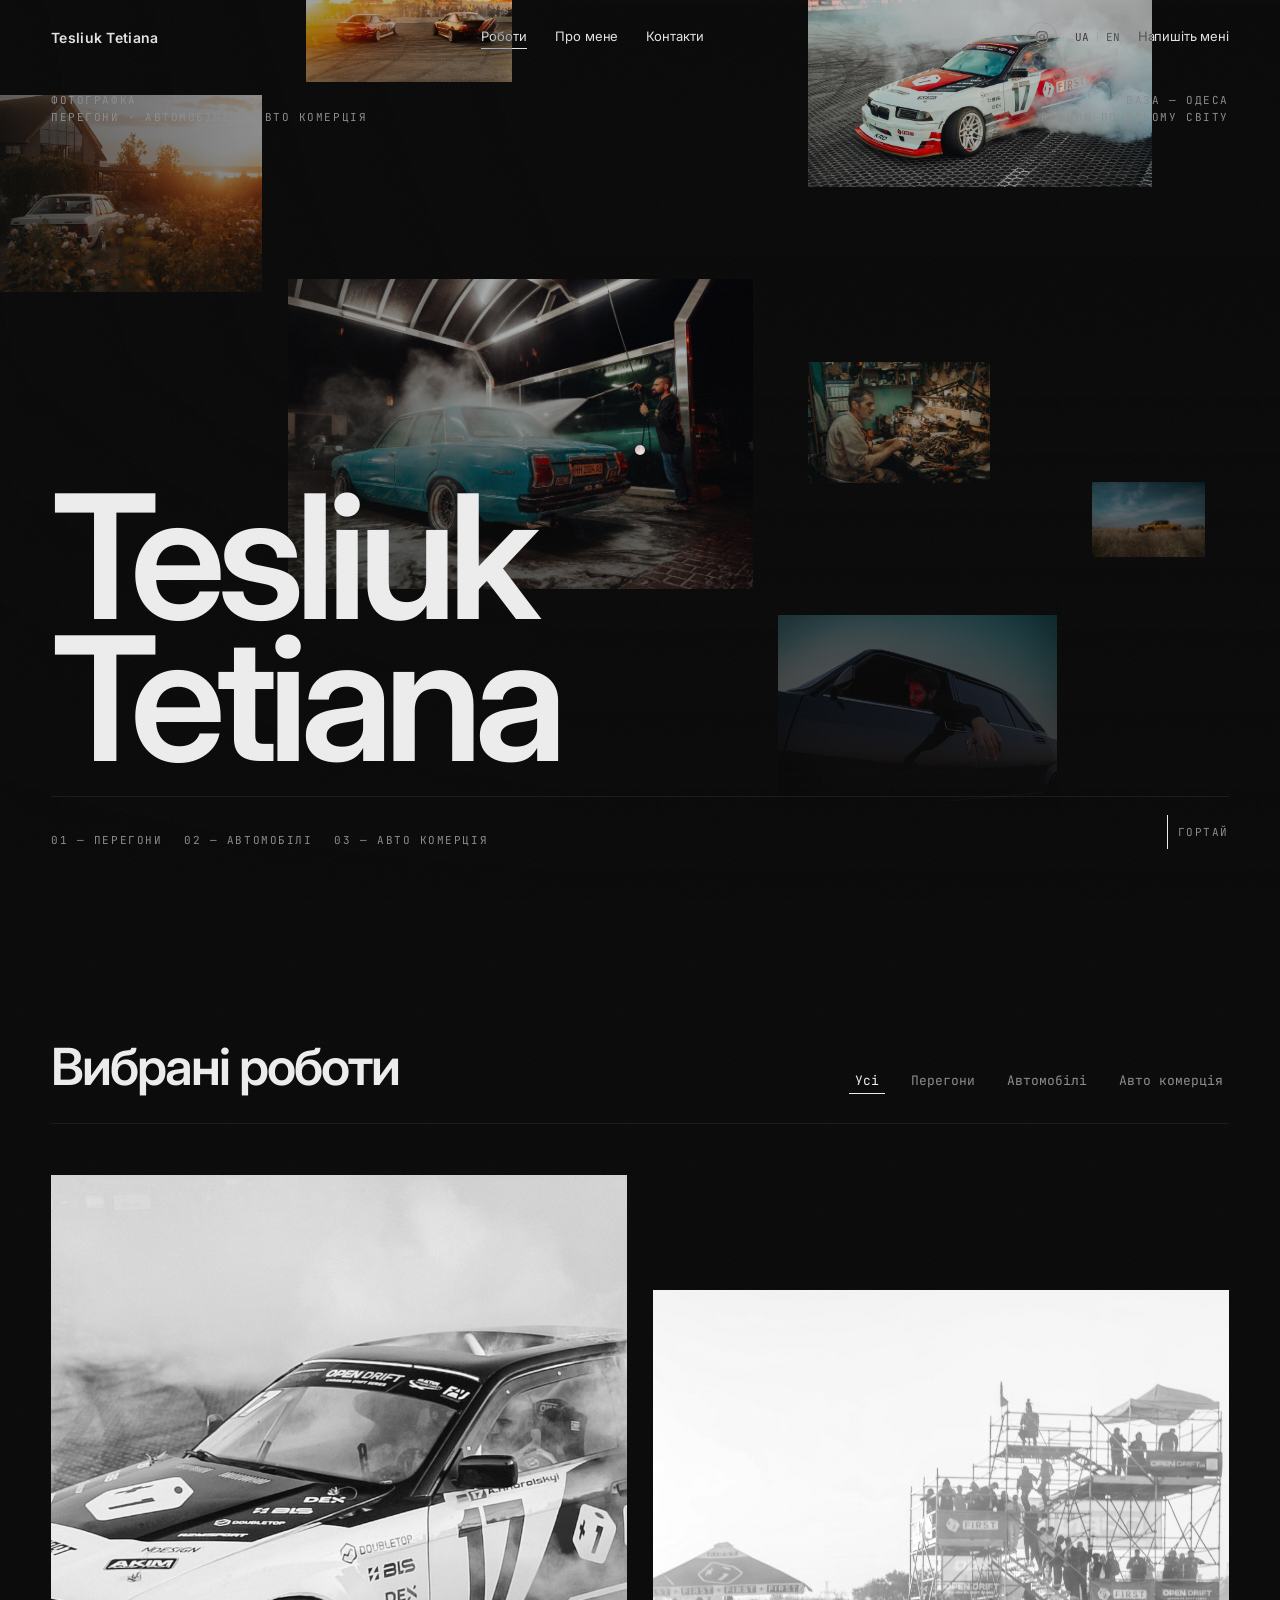
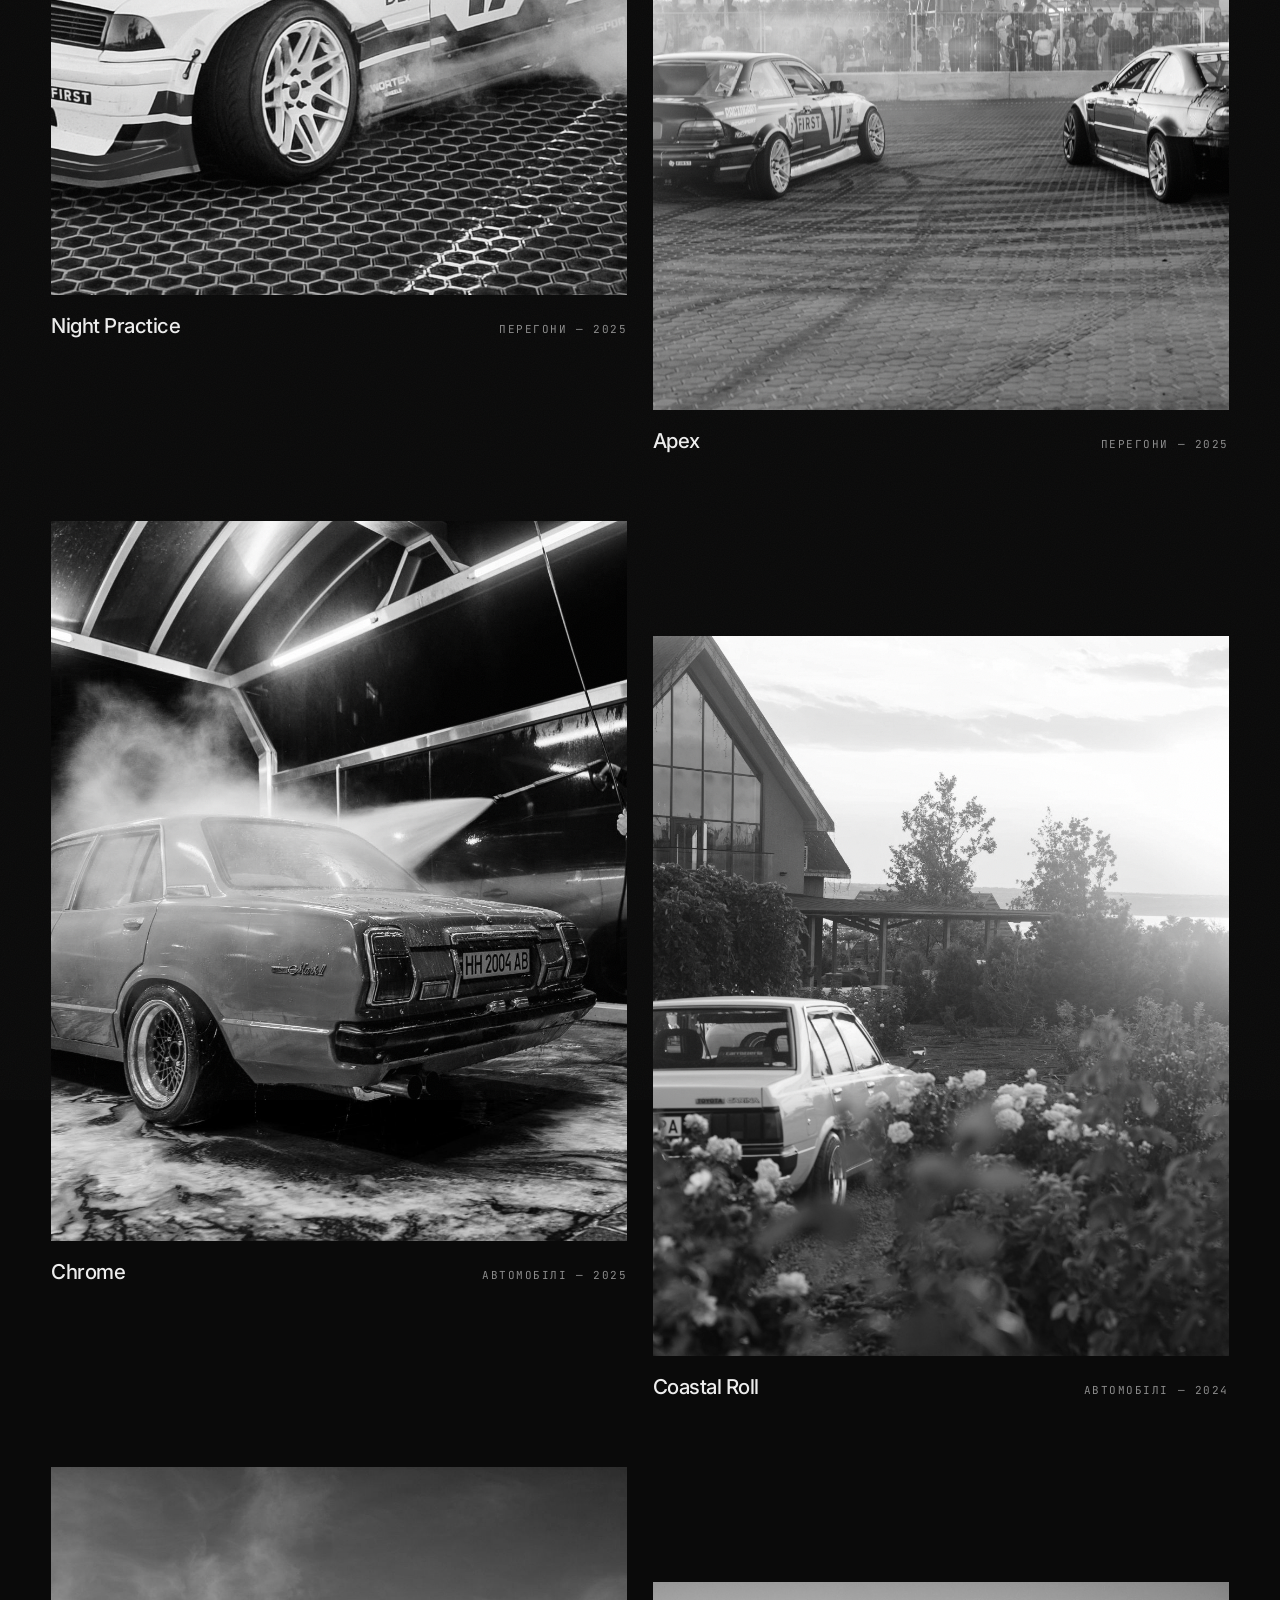
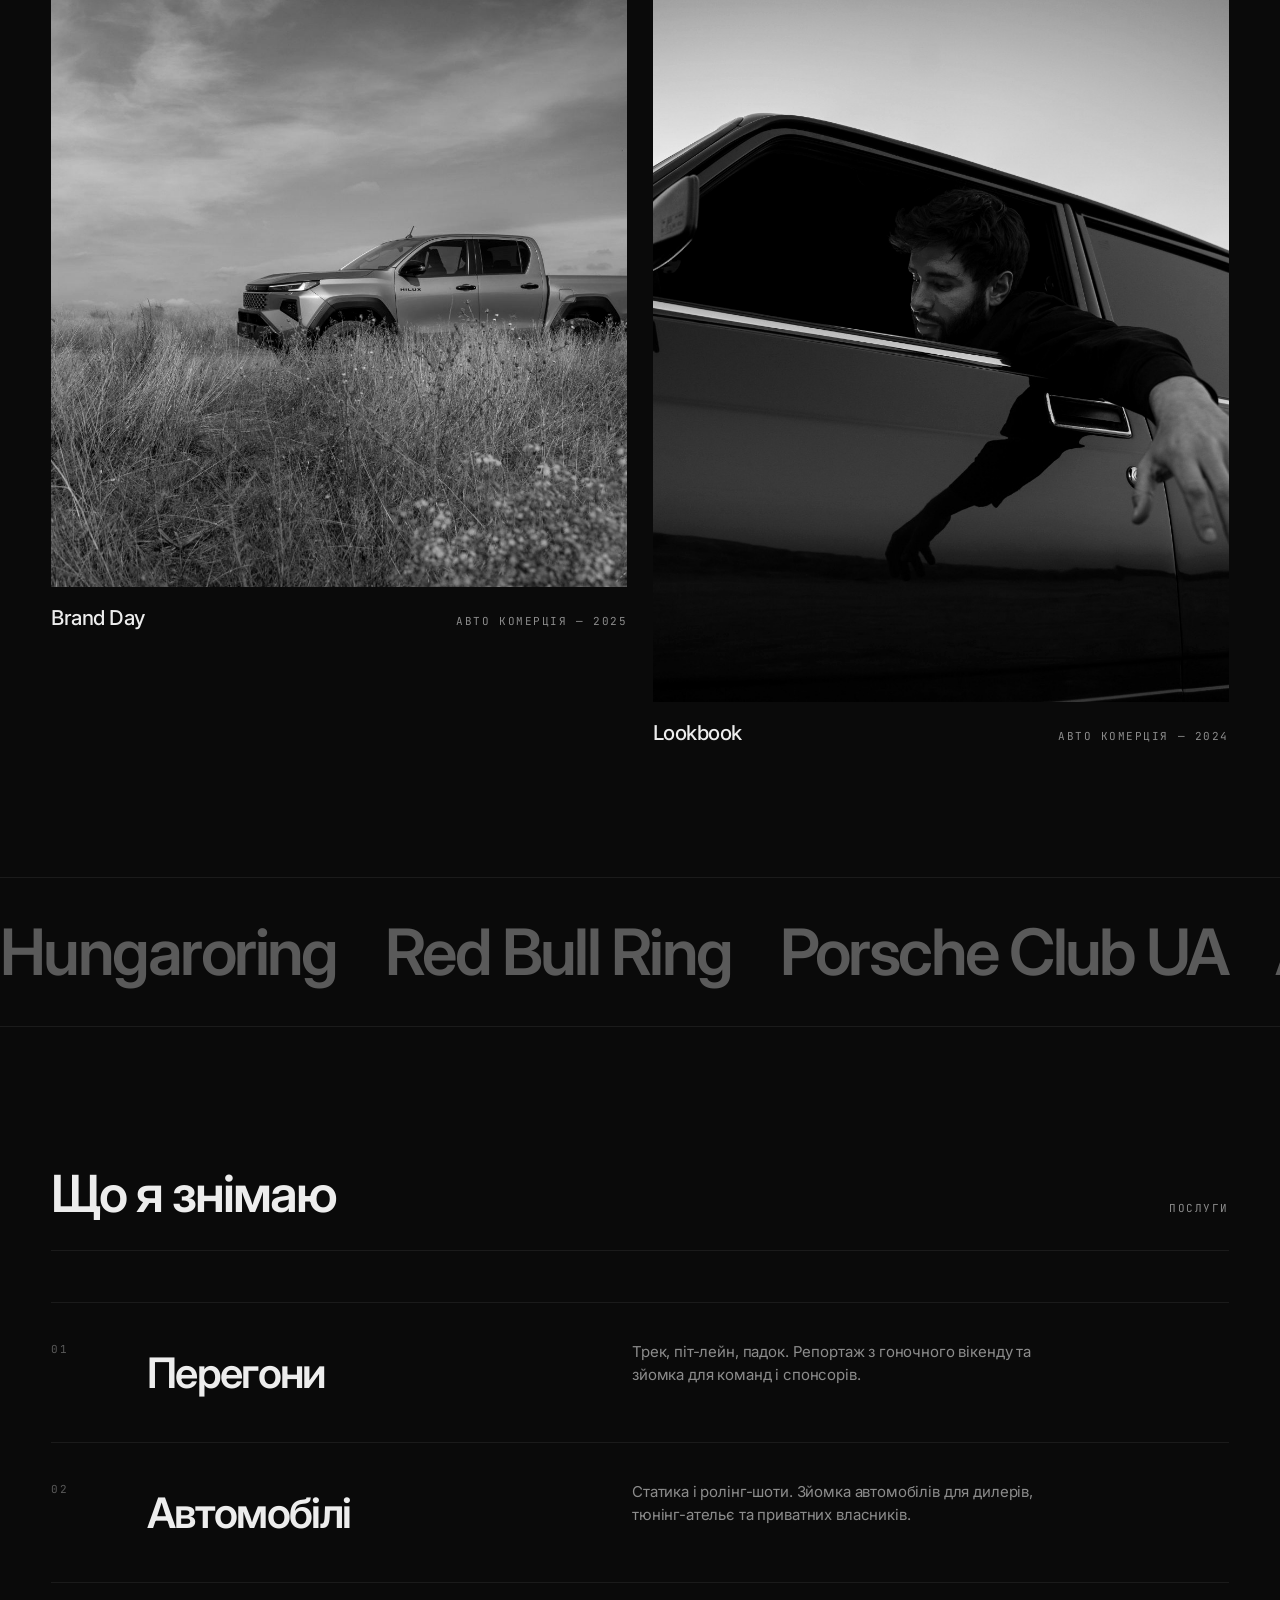
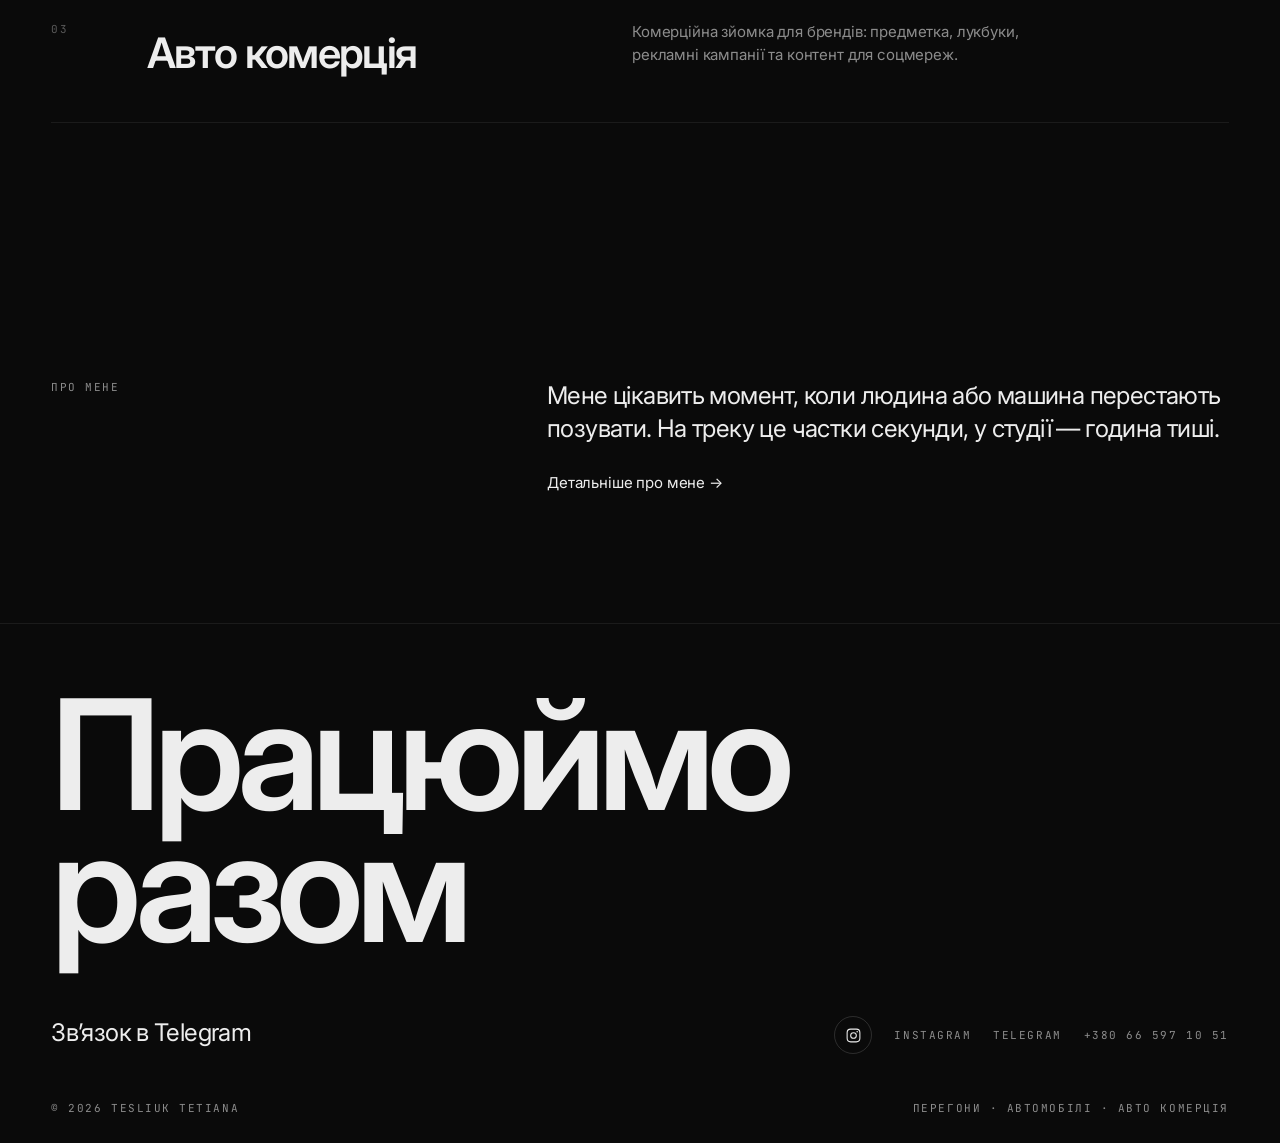
==== commit 6e292903: "Вертикальный формат 4:5, Telegram вместо почты, плавный ховер услуг - галереи и обложки проектов пер" ====
--- a/index.html
+++ b/index.html
@@ -8,16 +8,16 @@
   <link rel="preconnect" href="https://fonts.gstatic.com" crossorigin>
   <link href="https://fonts.googleapis.com/css2?family=Inter:wght@400;500;600&family=JetBrains+Mono:wght@400&display=swap" rel="stylesheet">
   <link rel="icon" href="/favicon.svg" type="image/svg+xml">
-  <link rel="canonical" href="https://tesliuk-tetiana.netlify.app/">
+  <link rel="canonical" href="https://tesliukphoto.netlify.app/">
 
   <meta property="og:type" content="website">
   <meta property="og:site_name" content="Tesliuk Tetiana">
   <meta property="og:locale" content="uk_UA">
   <meta property="og:locale:alternate" content="en_US">
-  <meta property="og:url" content="https://tesliuk-tetiana.netlify.app/">
+  <meta property="og:url" content="https://tesliukphoto.netlify.app/">
   <meta property="og:title" content="Tesliuk Tetiana — фотографка">
   <meta property="og:description" content="Перегони, автомобільна та комерційна зйомка. Одеса, зйомки по всьому світу.">
-  <meta property="og:image" content="https://tesliuk-tetiana.netlify.app/images/hero/drift-bmw.jpg">
+  <meta property="og:image" content="https://tesliukphoto.netlify.app/images/hero/drift-bmw.jpg">
   <meta property="og:image:width" content="2000">
   <meta property="og:image:height" content="1124">
   <meta name="twitter:card" content="summary_large_image">
@@ -40,7 +40,7 @@
     <div class="hdr__right">
       <a class="ig" href="#" data-ig target="_blank" rel="noopener" aria-label="Instagram"><svg viewBox="0 0 24 24" fill="none" stroke="currentColor" stroke-width="1.5" stroke-linecap="round" stroke-linejoin="round" aria-hidden="true"><rect x="3" y="3" width="18" height="18" rx="5"/><circle cx="12" cy="12" r="4"/><circle cx="17.2" cy="6.8" r="1.1" fill="currentColor" stroke="none"/></svg></a>
       <div class="lang" data-lang></div>
-      <a class="ul" href="contact.html" data-i18n="nav.talk">Let’s talk</a>
+      <a class="ul" href="#" data-tg target="_blank" rel="noopener" data-i18n="nav.talk">Let’s talk</a>
     </div>
 
     <div class="hdr__m">
@@ -141,7 +141,7 @@
       <span data-i18n="footer.big1">Let’s</span><br><span data-i18n="footer.big2">work</span>
     </h2>
     <div class="ftr__row">
-      <a class="lead ul" href="#" data-email data-cursor="write"></a>
+      <a class="lead ul" href="#" data-tglink data-cursor="write" target="_blank" rel="noopener"></a>
       <div class="ftr__links mono">
         <a class="ig" href="#" data-ig target="_blank" rel="noopener" aria-label="Instagram"><svg viewBox="0 0 24 24" fill="none" stroke="currentColor" stroke-width="1.5" stroke-linecap="round" stroke-linejoin="round" aria-hidden="true"><rect x="3" y="3" width="18" height="18" rx="5"/><circle cx="12" cy="12" r="4"/><circle cx="17.2" cy="6.8" r="1.1" fill="currentColor" stroke="none"/></svg></a>
         <a class="ul" href="#" data-ig target="_blank" rel="noopener">Instagram</a>
--- a/assets/css/style.css
+++ b/assets/css/style.css
@@ -342,9 +342,9 @@
   position:relative; overflow:hidden;
   background:var(--bg-2);
 }
-.frame::before{ content:""; display:block; padding-top:128%; }
+.frame::before{ content:""; display:block; padding-top:125%; }   /* 4:5 по умолчанию */
 .frame[data-ratio="landscape"]::before{ padding-top:66.6%; }
-.frame[data-ratio="portrait"]::before{ padding-top:128%; }
+.frame[data-ratio="portrait"]::before{ padding-top:125%; }   /* 4 x 5 */
 .frame[data-ratio="square"]::before{ padding-top:100%; }
 .frame[data-ratio="tall"]::before{ padding-top:156.3%; }   /* 819 x 1280 */
 
@@ -423,27 +423,30 @@
   gap:var(--gap); align-items:start;
   padding:clamp(22px,3vw,38px) 0;
   border-bottom:1px solid var(--line-soft);
-  transition:padding .7s var(--slow);
 }
 
 /* подсветка строки заезжает слева */
 .srv__row::before{
   content:""; position:absolute; z-index:-1;
-  top:0; bottom:0; left:calc(var(--pad) * -1); right:calc(var(--pad) * -1);
+  top:0; bottom:0; left:0; right:0;
   background:rgba(255,255,255,.04);
   transform:scaleX(0); transform-origin:left;
-  transition:transform .7s var(--slow);
-}
-
-.srv__n{ color:var(--fg-faint); transition:color .5s var(--ease); }
+  transition:transform .65s var(--slow);
+  will-change:transform;
+}
+
+.srv__row > *{
+  transition:transform .65s var(--slow), color .5s var(--ease);
+  will-change:transform;
+}
+.srv__n{ color:var(--fg-faint); }
 .srv__t{
   font-size:clamp(22px,3.4vw,42px); font-weight:600; letter-spacing:-.04em;
-  transition:color .5s var(--ease);
-}
-.srv__d{ color:var(--fg-dim); max-width:46ch; transition:color .5s var(--ease); }
+}
+.srv__d{ color:var(--fg-dim); max-width:46ch; }
 
 /* наведение: строка уезжает вправо, заголовок краснеет */
-.srv__row:hover{ padding-left:clamp(18px,3.4vw,56px); }
+.srv__row:hover > *{ transform:translateX(clamp(18px,3.4vw,56px)); }
 .srv__row:hover::before{ transform:scaleX(1); }
 .srv__row:hover .srv__n{ color:var(--fg); }
 .srv__row:hover .srv__t{ color:var(--accent); }
@@ -452,6 +455,14 @@
 /* соседние строки в это время притухают */
 .srv:hover .srv__row:not(:hover) .srv__t{ color:var(--fg-faint); }
 .srv:hover .srv__row:not(:hover) .srv__d{ color:var(--fg-faint); }
+
+/* подпись под формой: появляется после отправки */
+.form__note{
+  grid-column:1 / -1; margin:14px 0 0; color:var(--accent);
+  opacity:0; transform:translateY(6px);
+  transition:opacity .5s var(--ease), transform .5s var(--ease);
+}
+.form__note.is-on{ opacity:1; transform:none; }
 
 /* ============================================================
    ABOUT / TEXT BLOCKS
@@ -578,7 +589,7 @@
   .cols{ grid-template-columns:1fr; gap:24px; }
   .facts{ grid-template-columns:repeat(2,1fr); }
   .srv__row{ grid-template-columns:44px 1fr; }
-  .srv__row:hover{ padding-left:0; }
+  .srv__row:hover > *{ transform:none; }
   .srv__d{ grid-column:2; }
   .proj__meta{ grid-template-columns:repeat(2,1fr); row-gap:22px; }
   .contact__grid{ grid-template-columns:1fr; row-gap:22px; }
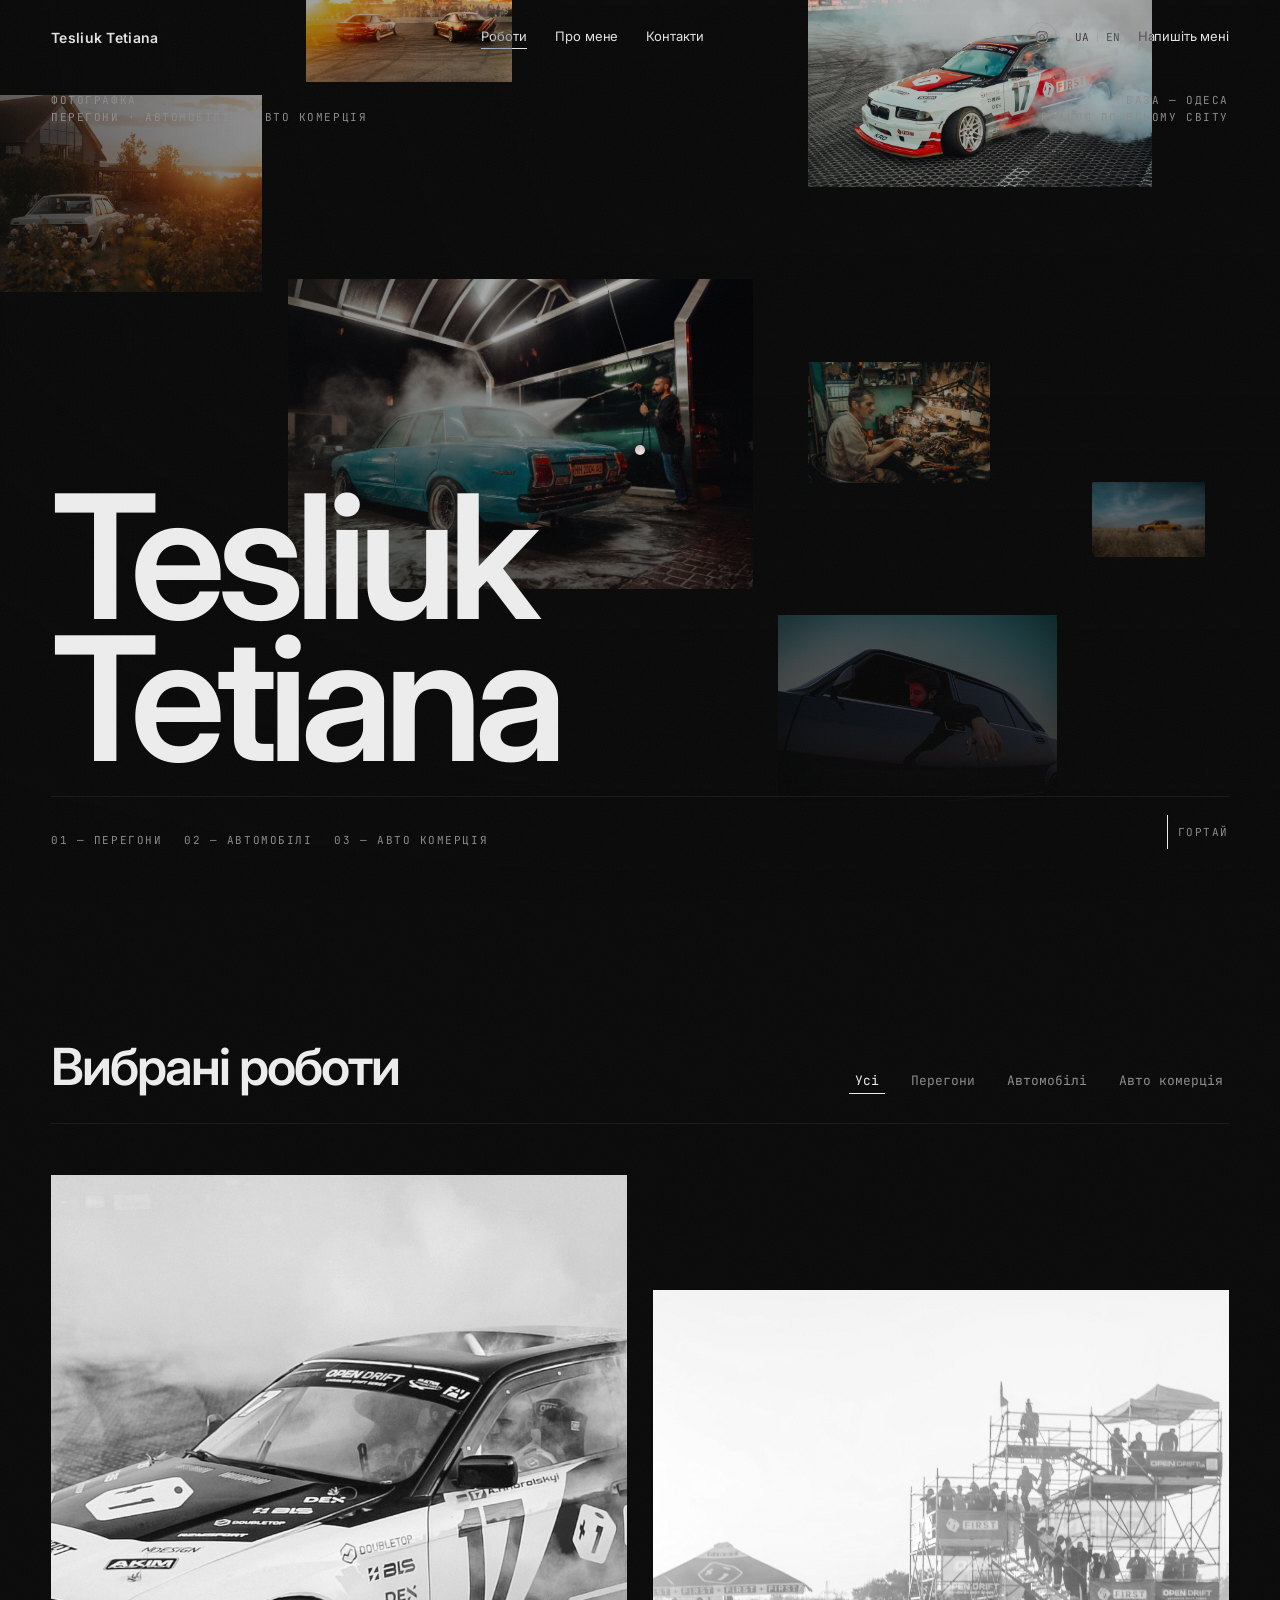
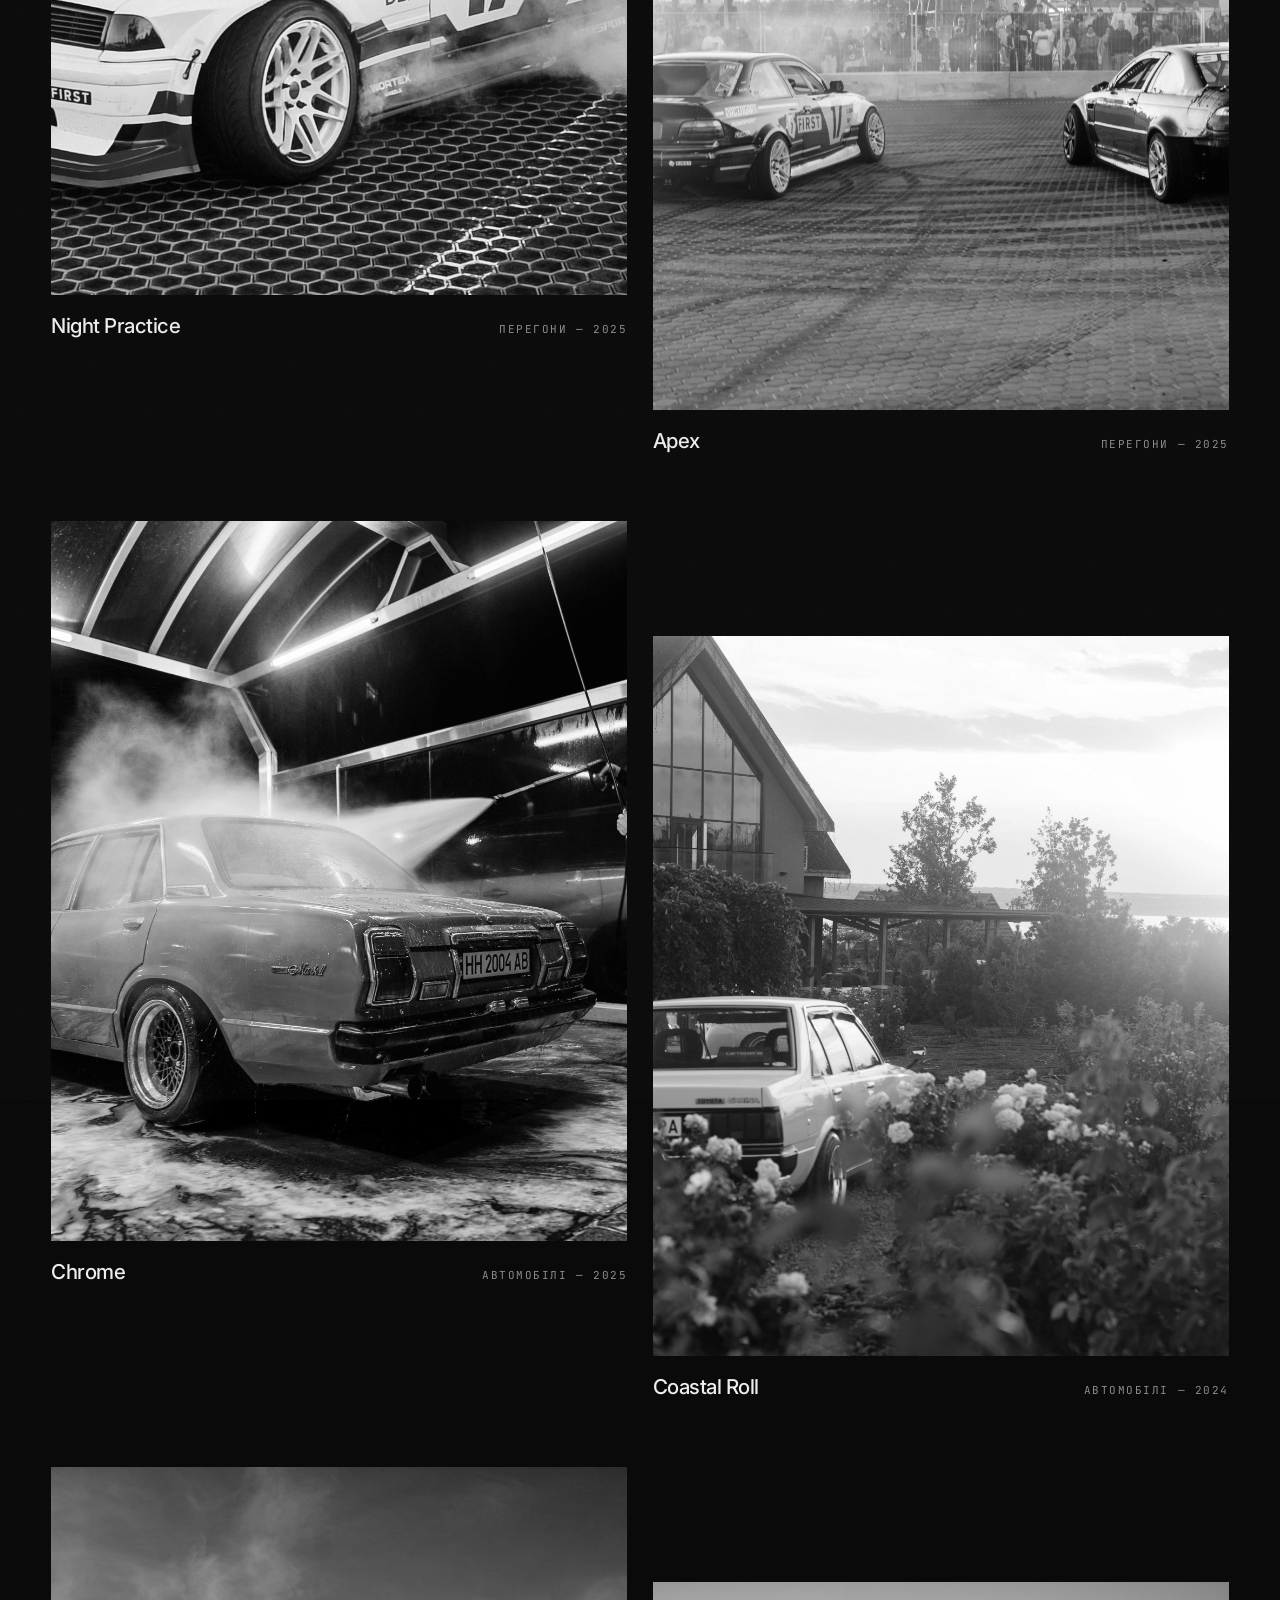
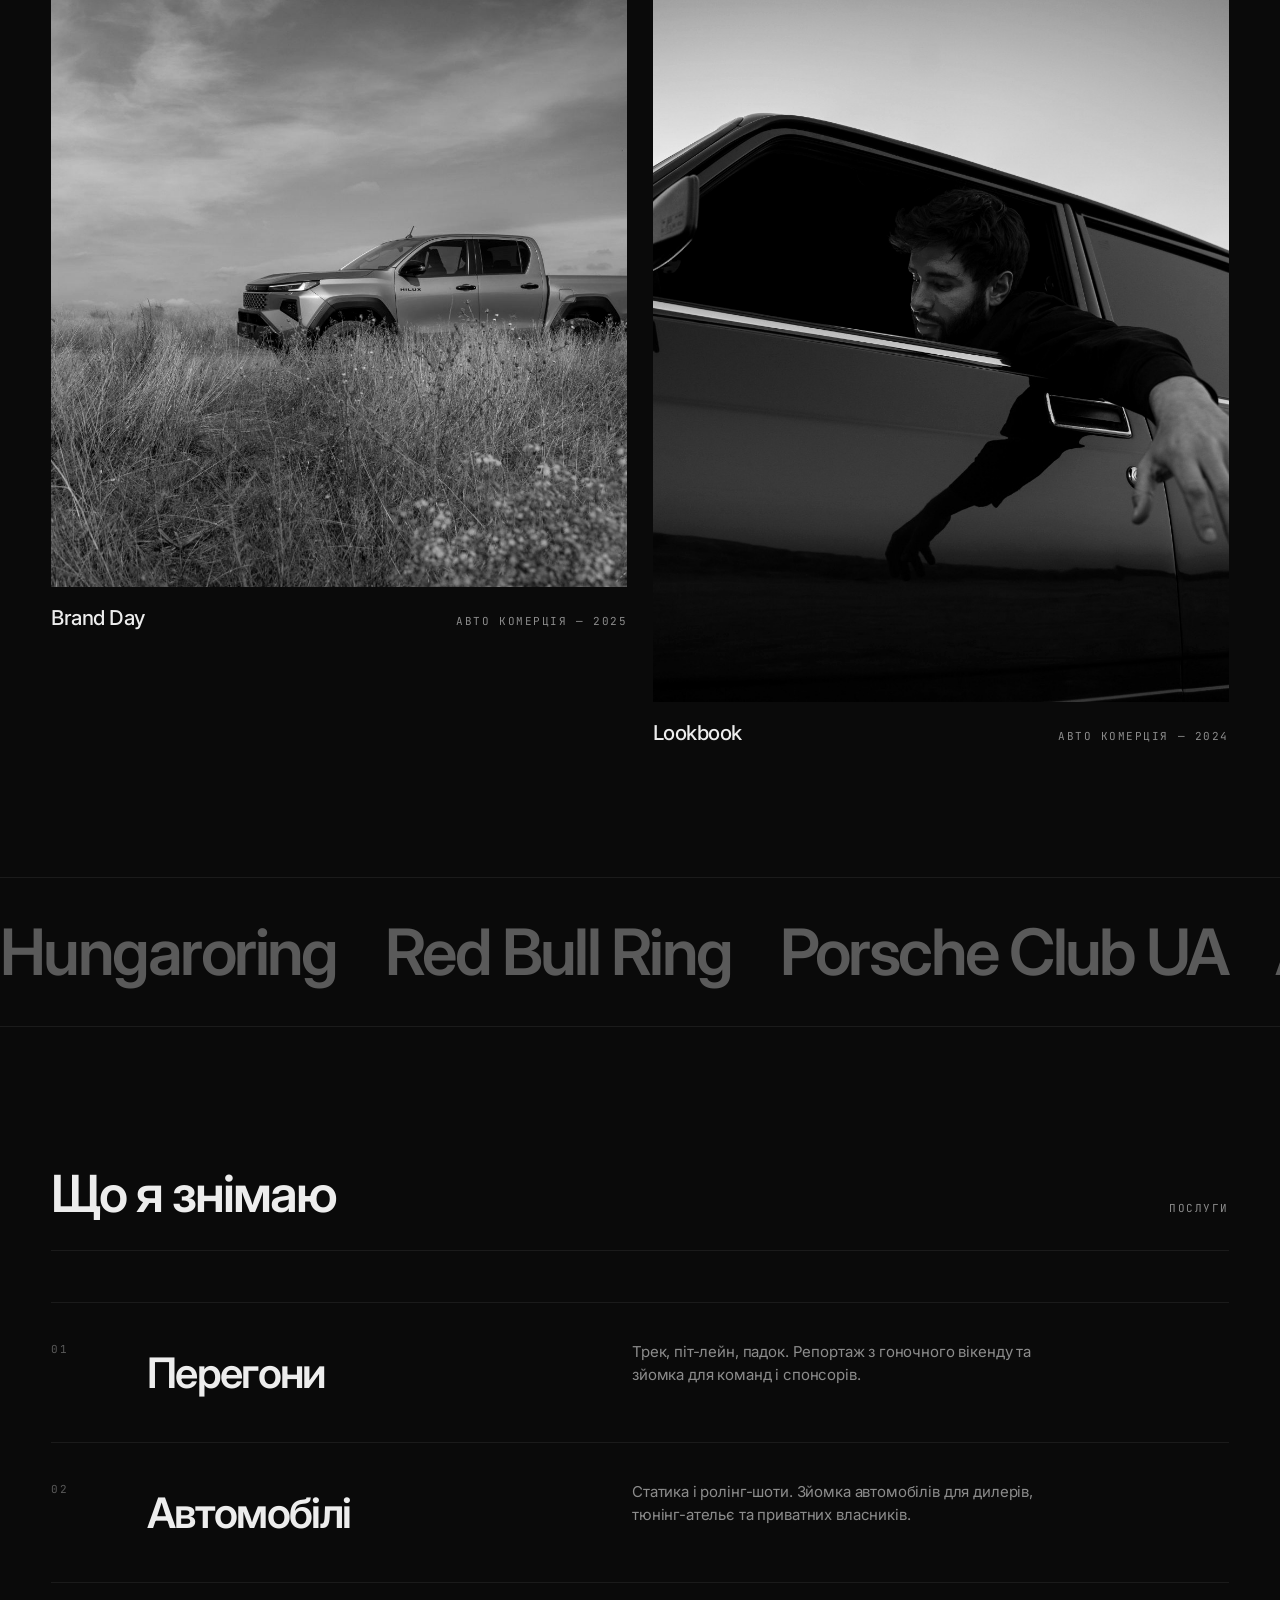
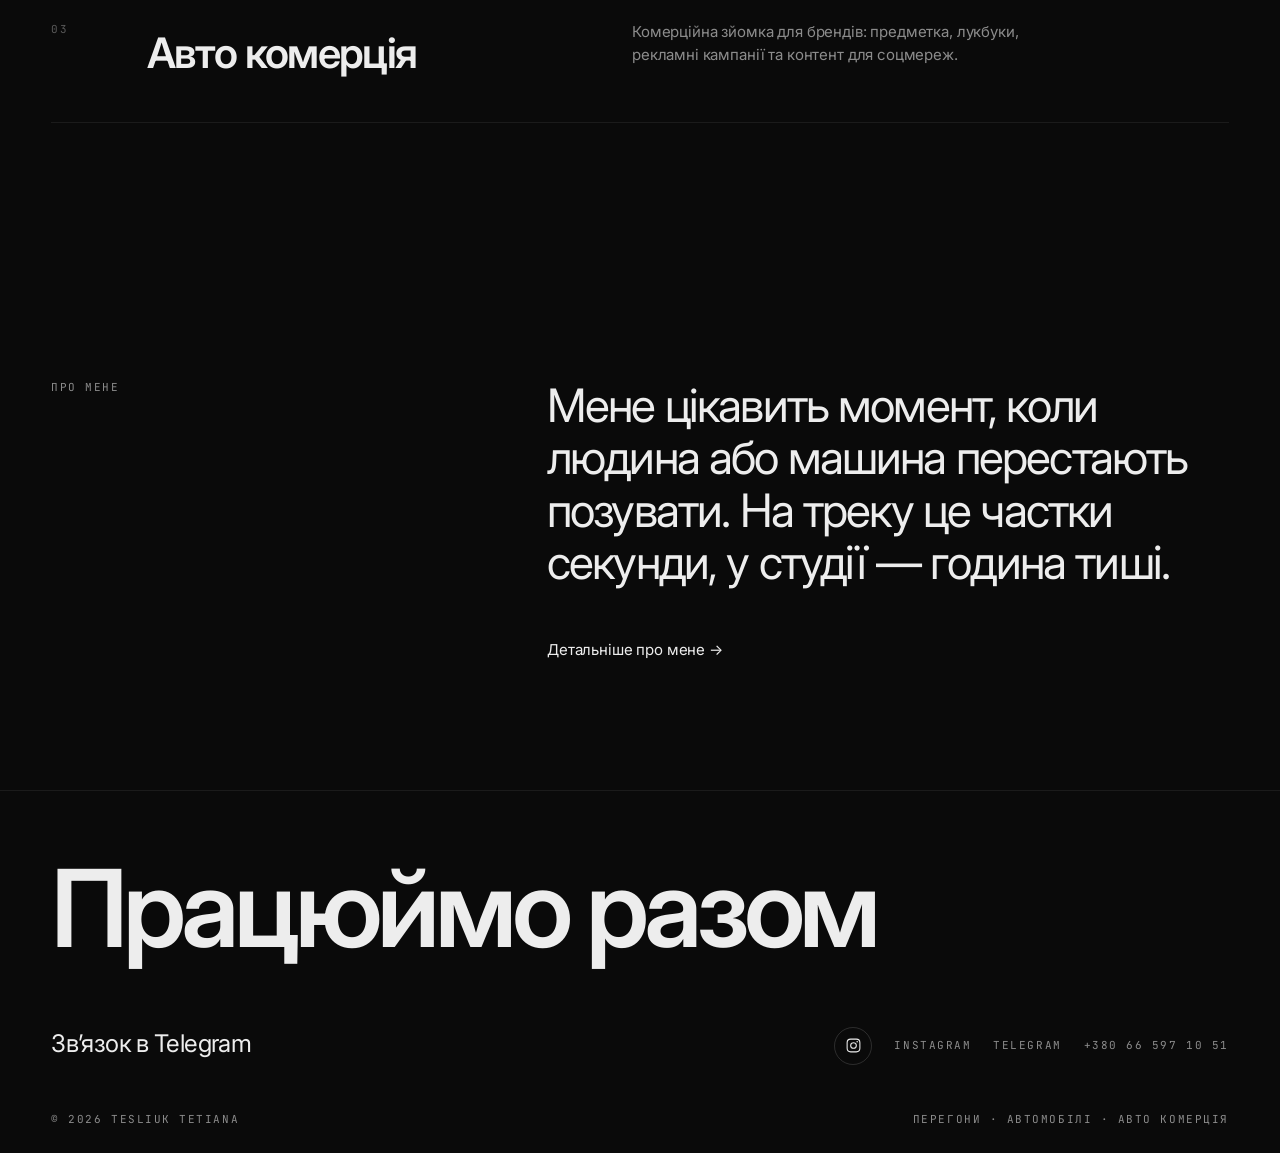
==== commit 7047c686: "Крупный тизер, подвал в строку, 3D-наклон на всех превью - абзац About на главной вдвое крупнее, в ч" ====
--- a/index.html
+++ b/index.html
@@ -128,7 +128,7 @@
     <div class="cols">
       <span class="mono reveal" data-i18n="sections.about">About</span>
       <div class="reveal" data-d="1">
-        <p class="lead" data-i18n="teaser"></p>
+        <p class="lead lead--big" data-i18n="teaser"></p>
         <p style="margin-top:28px">
           <a class="ul" href="about.html" data-i18n="more" data-cursor="more">More about me →</a>
         </p>
@@ -138,7 +138,7 @@
 
   <footer class="ftr">
     <h2 class="ftr__big reveal">
-      <span data-i18n="footer.big1">Let’s</span><br><span data-i18n="footer.big2">work</span>
+      <span data-i18n="footer.big1">Let’s</span> <span data-i18n="footer.big2">work</span>
     </h2>
     <div class="ftr__row">
       <a class="lead ul" href="#" data-tglink data-cursor="write" target="_blank" rel="noopener"></a>
--- a/assets/css/style.css
+++ b/assets/css/style.css
@@ -83,6 +83,13 @@
   letter-spacing:-.025em;
   font-weight:400;
 }
+/* крупный тизер в разделе About на главной */
+.lead--big{
+  font-size:clamp(28px,3.6vw,50px);
+  line-height:1.14;
+  letter-spacing:-.04em;
+  max-width:30ch;
+}
 
 /* ---------- link with sliding underline ---------- */
 .ul{ position:relative; display:inline-block; }
@@ -341,7 +348,11 @@
 .frame{
   position:relative; overflow:hidden;
   background:var(--bg-2);
-}
+  transform:perspective(1100px);
+  transition:transform .6s var(--slow), box-shadow .6s var(--ease);
+  will-change:transform;
+}
+.frame.is-lit{ box-shadow:0 32px 70px rgba(0,0,0,.65); z-index:2; }
 .frame::before{ content:""; display:block; padding-top:125%; }   /* 4:5 по умолчанию */
 .frame[data-ratio="landscape"]::before{ padding-top:66.6%; }
 .frame[data-ratio="portrait"]::before{ padding-top:125%; }   /* 4 x 5 */
@@ -356,6 +367,9 @@
   filter:grayscale(1) contrast(1.04);
 }
 .card:hover .frame img{ transform:scale(1.05); filter:grayscale(0) contrast(1.02); }
+
+/* галерея проекта: кадры сразу в цвете */
+.shot .frame img{ filter:none; }
 
 /* одиночная рамка (портрет на About): ч/б -> цвет при наведении */
 .frame--color img{
@@ -550,7 +564,7 @@
   border-top:1px solid var(--line-soft);
   padding:clamp(40px,5vw,70px) var(--pad) 26px;
 }
-.ftr__big{ font-size:clamp(40px,12vw,180px); font-weight:600; letter-spacing:-.05em; line-height:.86; margin:0 0 clamp(30px,5vw,70px); }
+.ftr__big{ font-size:clamp(30px,8.4vw,128px); font-weight:600; letter-spacing:-.05em; line-height:1; margin:0 0 clamp(30px,5vw,70px); white-space:nowrap; }
 .ftr__row{ display:flex; justify-content:space-between; gap:var(--gap); flex-wrap:wrap; }
 .ftr__links{ display:flex; align-items:center; gap:22px; flex-wrap:wrap; }
 .ftr__links .ig{ width:38px; height:38px; }
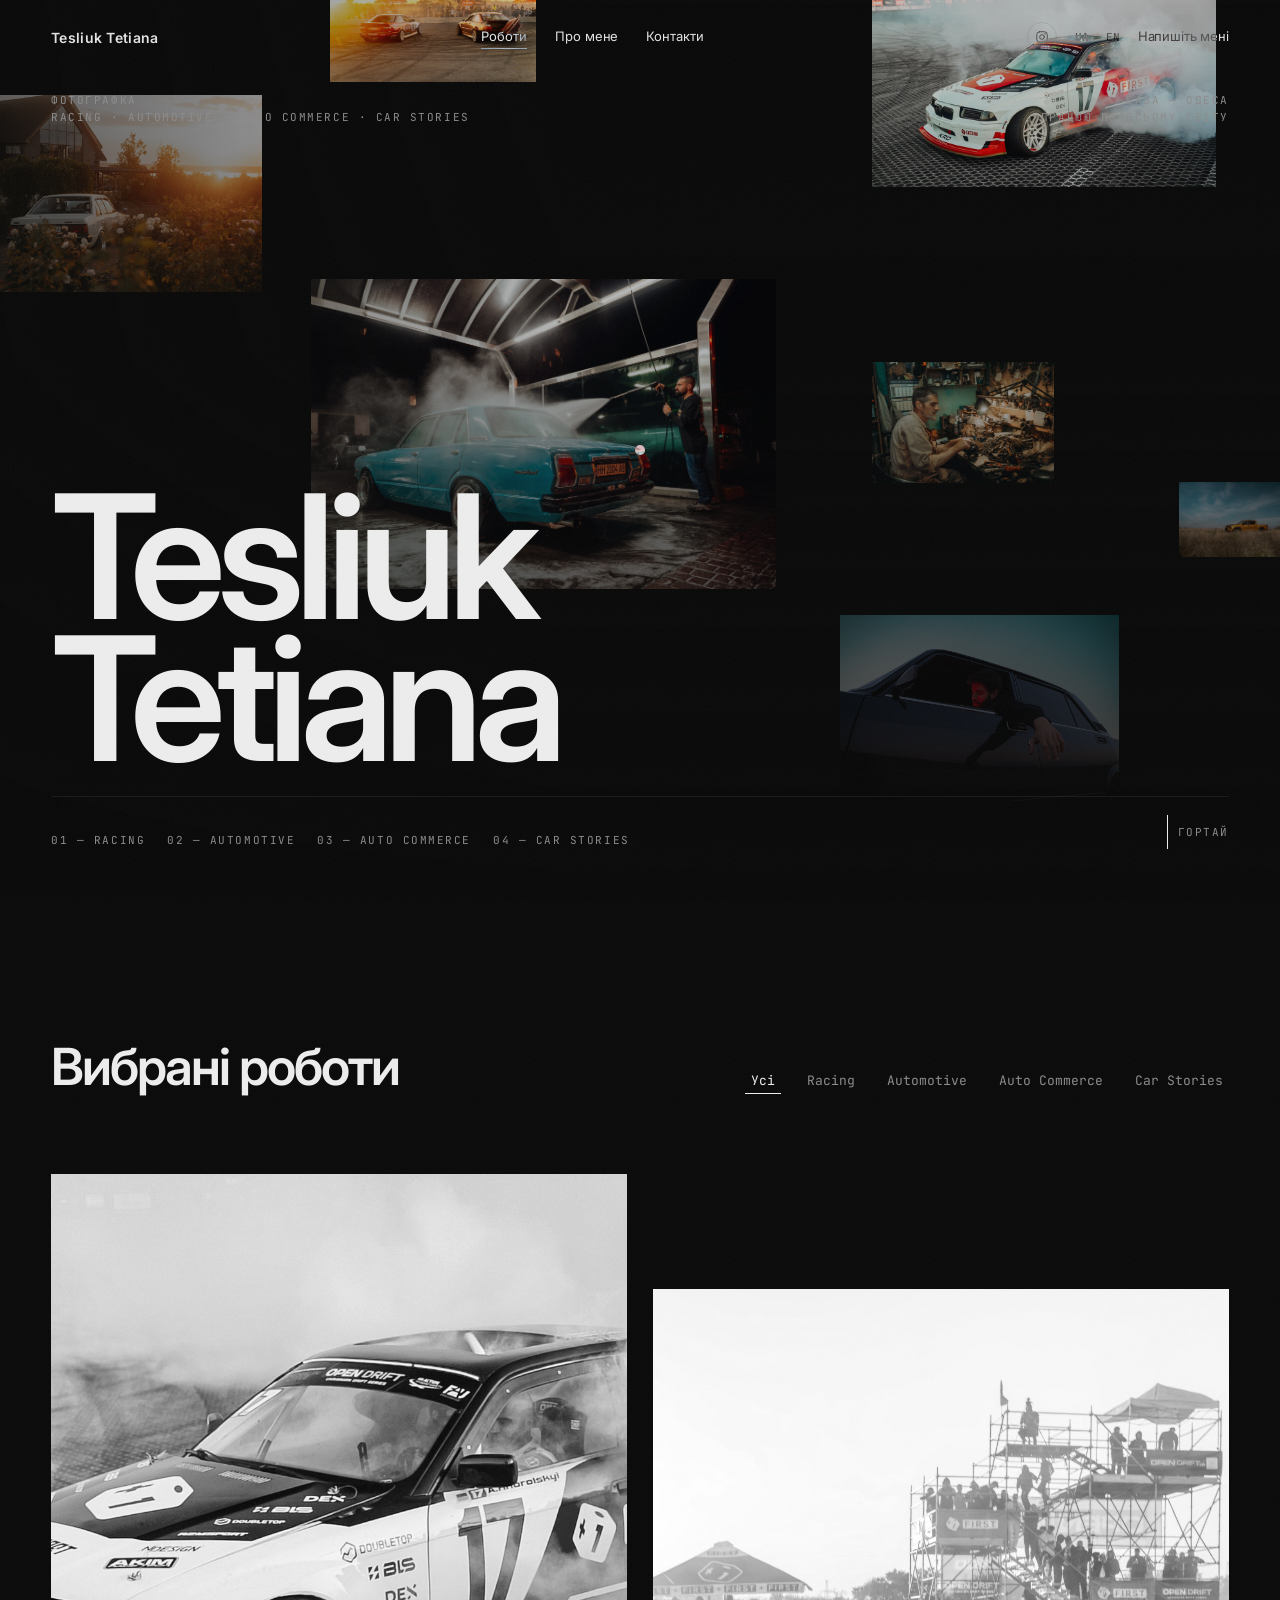
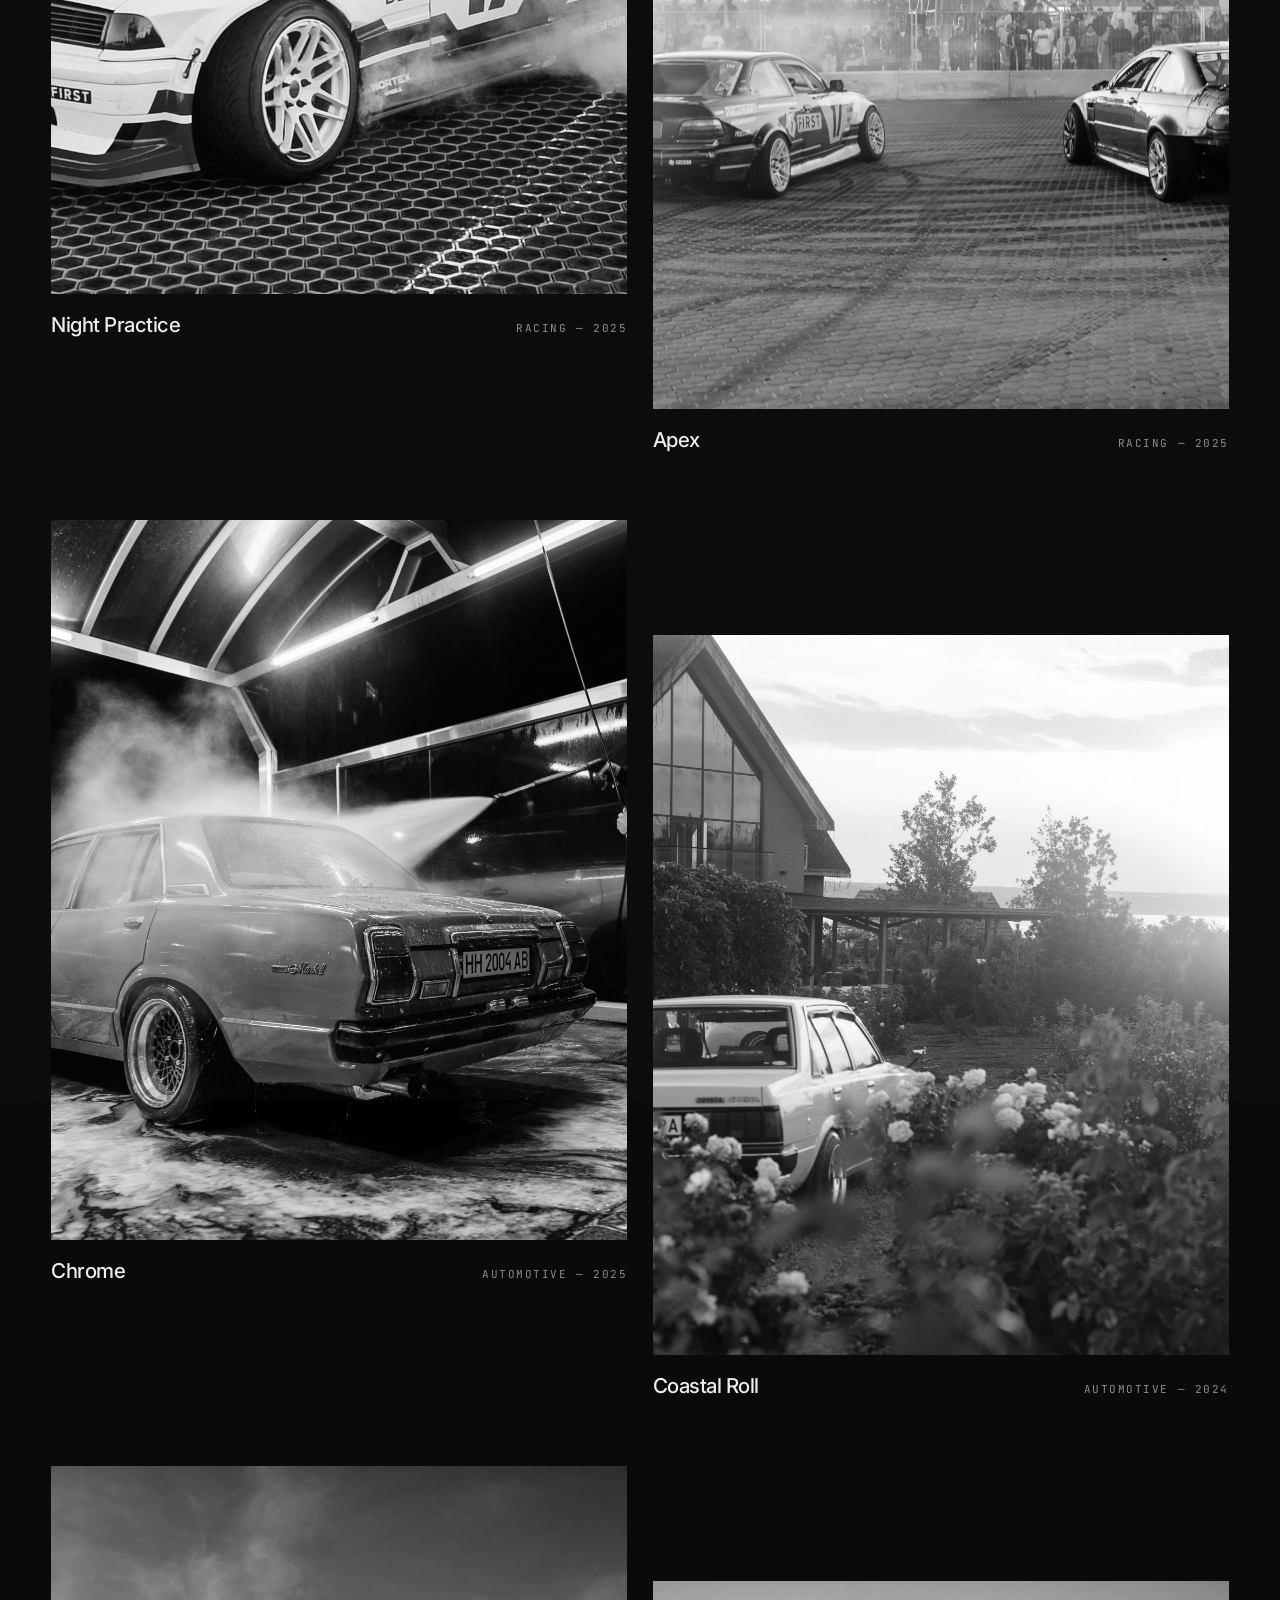
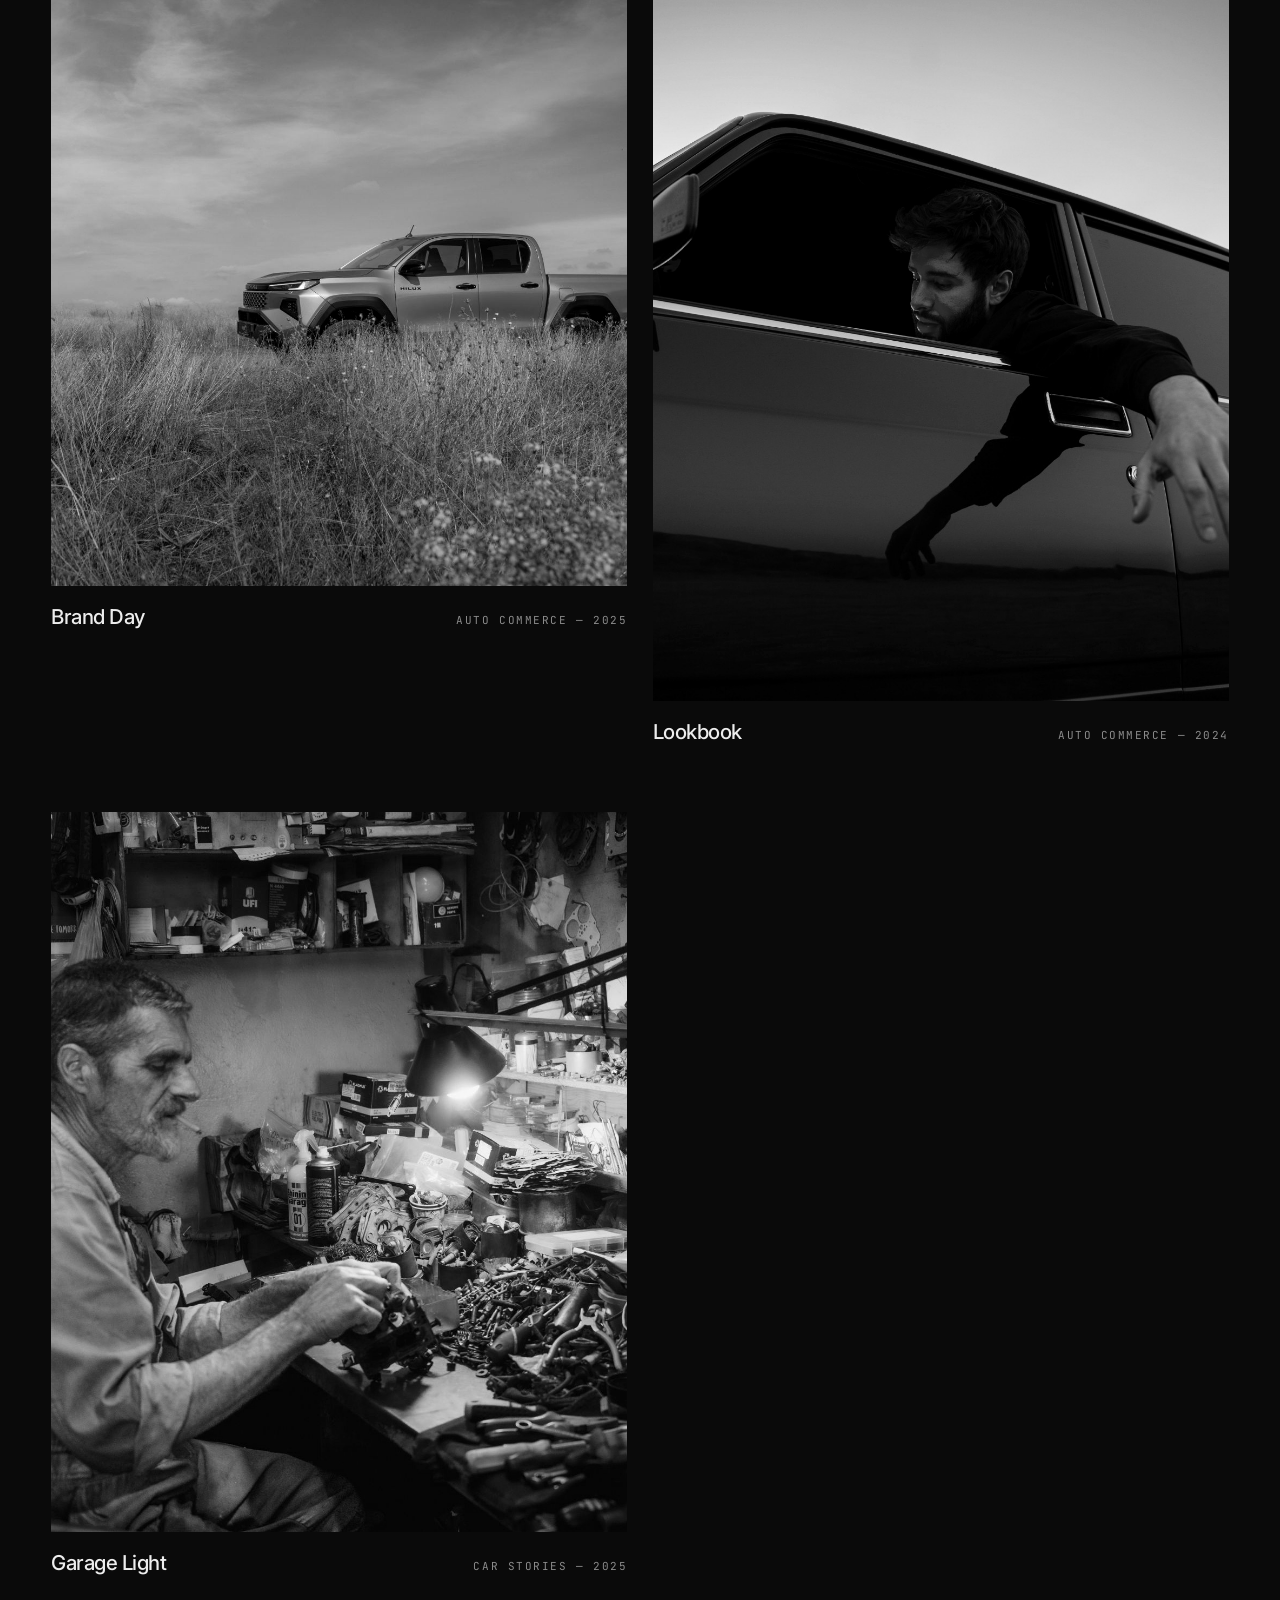
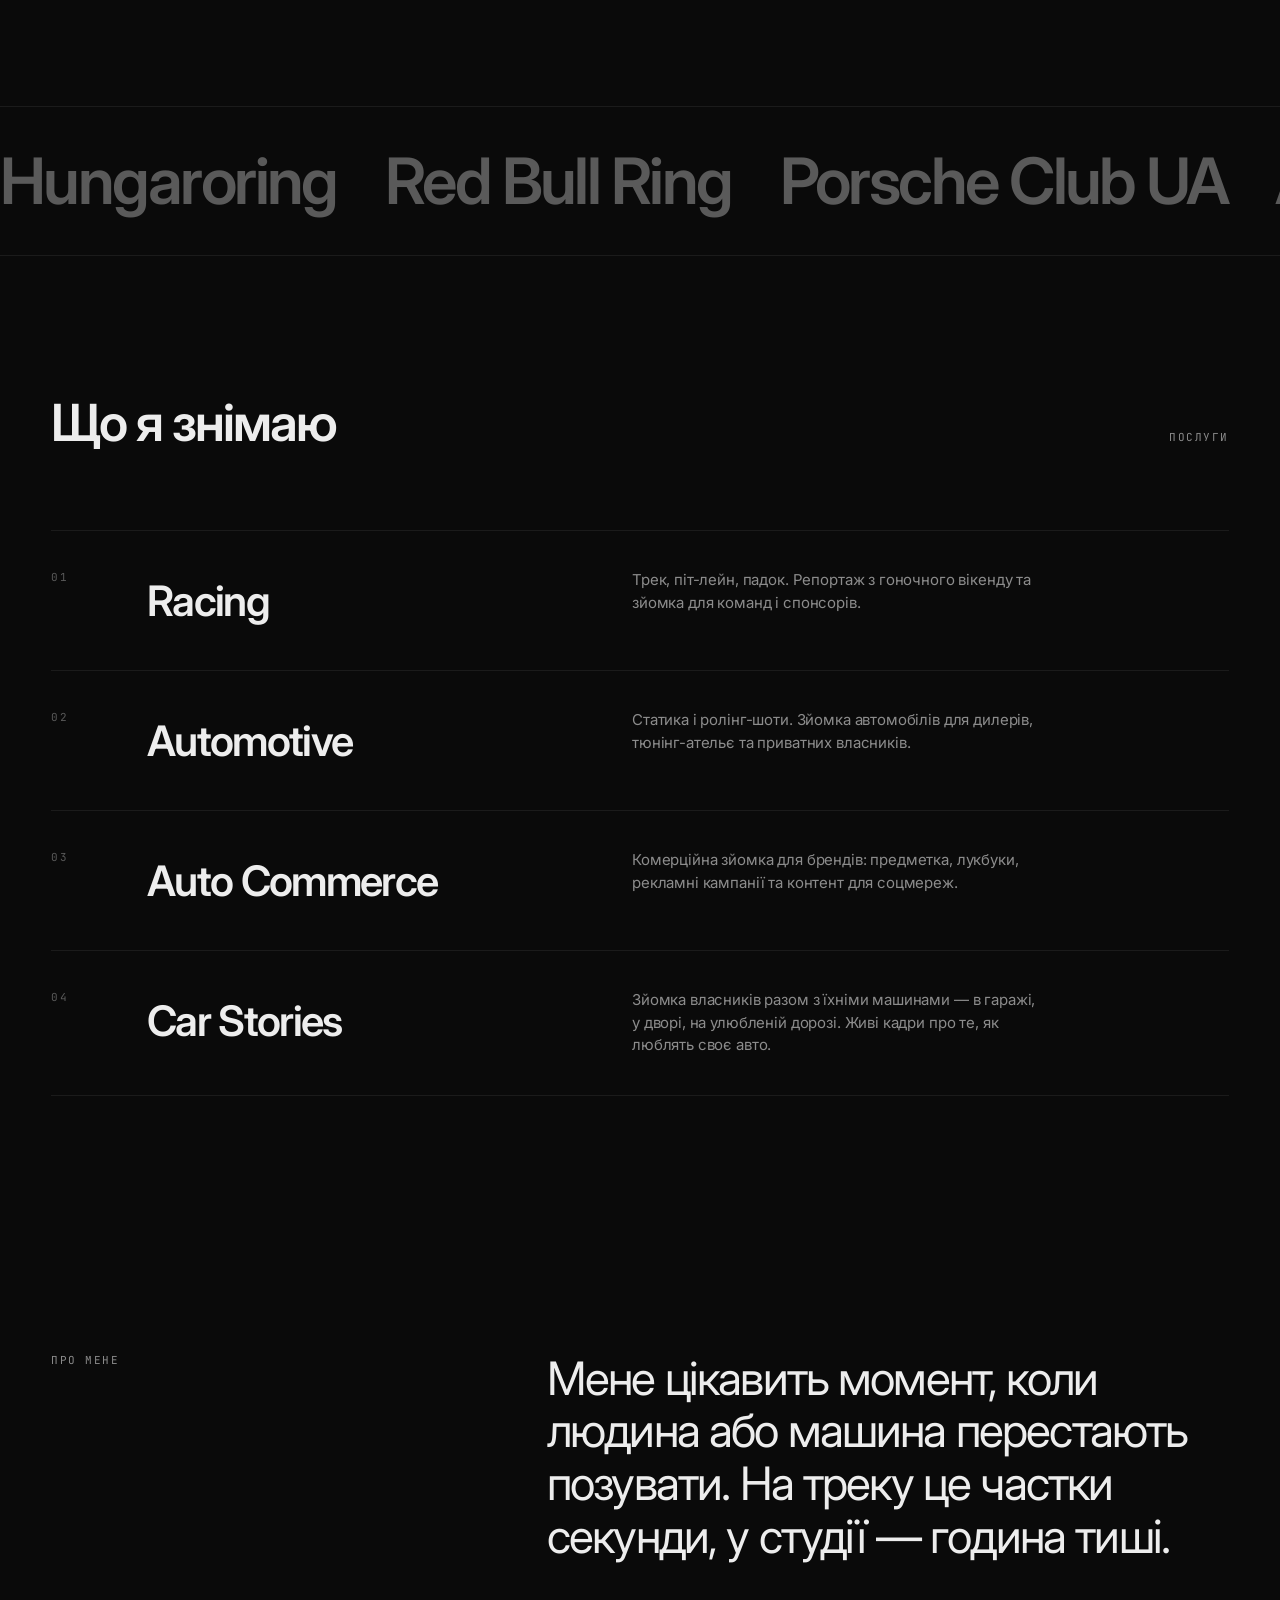
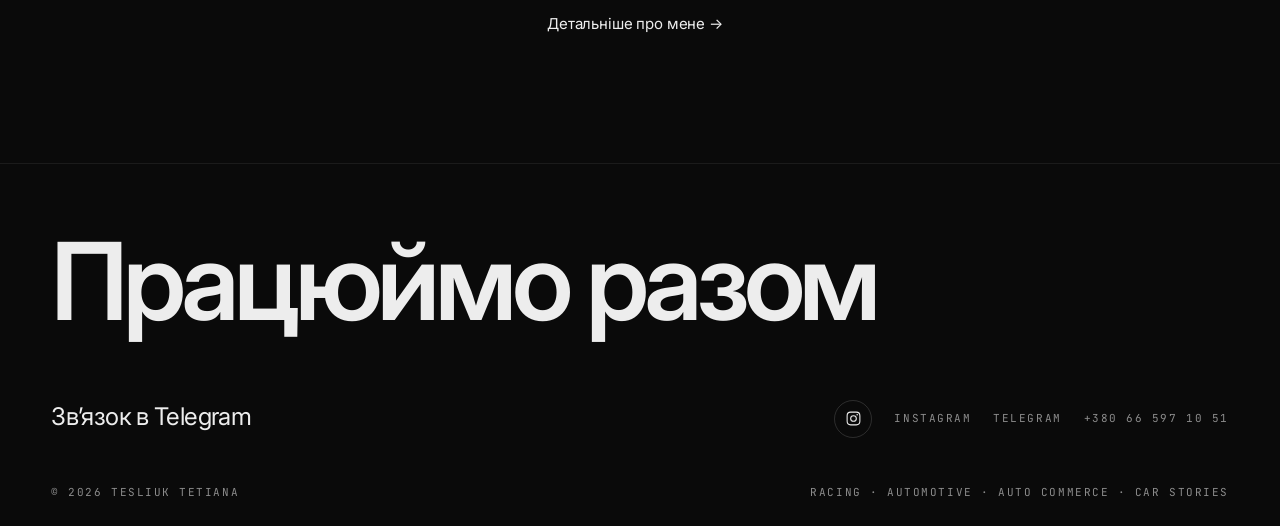
==== commit e6a32093: "Названия услуг и категорий — на английском в обеих версиях Описания остались на языке версии. Первый" ====
--- a/index.html
+++ b/index.html
@@ -97,6 +97,7 @@
           <span data-hero-tag>01 — Racing</span>
           <span data-hero-tag>02 — Automotive</span>
           <span data-hero-tag>03 — Commerce</span>
+          <span data-hero-tag>04 — Car Stories</span>
         </div>
         <div class="scroll-hint mono"><i></i> <span data-i18n="hero.scroll">Scroll</span></div>
       </div>
--- a/assets/css/style.css
+++ b/assets/css/style.css
@@ -10,7 +10,7 @@
   --fg:        #EDEDED;
   --fg-dim:    #8C8C8C;
   --fg-faint:  #5A5A5A;
-  --accent:    #E23A24;
+  --accent:    #FFFFFF;      /* акцент остаётся белым: эстетика ч/б */
 
   --pad: clamp(20px, 4vw, 64px);
   --gap: clamp(16px, 2vw, 32px);
@@ -42,7 +42,7 @@
 a{ color:inherit; text-decoration:none; }
 button{ font:inherit; color:inherit; background:none; border:0; cursor:pointer; }
 
-::selection{ background:var(--accent); color:#fff; }
+::selection{ background:var(--fg); color:var(--bg); }
 
 /* ---------- film grain over everything ---------- */
 .grain{
@@ -83,6 +83,16 @@
   letter-spacing:-.025em;
   font-weight:400;
 }
+/* биография на странице «Про мене»: во всю ширину, крупно */
+.bio--xl{
+  font-size:clamp(20px,3.05vw,44px);
+  line-height:1.12;
+  letter-spacing:-.042em;
+  margin-bottom:0;
+}
+.bio--xl p{ margin:0 0 .52em; }
+.bio--xl p:last-child{ margin-bottom:0; }
+
 /* крупный тизер в разделе About на главной */
 .lead--big{
   font-size:clamp(28px,3.6vw,50px);
@@ -229,17 +239,18 @@
 /* ---- плывущий коллаж на первом экране ---- */
 .hero__flow{
   --k:1;                      /* множитель масштаба раскладки */
+  --sp:1.08;                  /* множитель промежутков между кадрами */
   position:absolute; inset:0; z-index:1;
   overflow:hidden; pointer-events:none;
 }
 .flow__track{
   position:absolute; top:0; left:0;
   height:100%; display:flex; width:max-content;
-  animation:flowroll 64s linear infinite;
+  animation:flowroll 53s linear infinite;
 }
 .flow__row{
   position:relative; flex:none;
-  width:calc(100vw * var(--k)); height:100%;
+  width:calc(100vw * var(--k) * var(--sp)); height:100%;
 }
 @keyframes flowroll{ to{ transform:translateX(-50%); } }
 
@@ -253,7 +264,7 @@
 
 .fcard{
   position:absolute;
-  left:calc(var(--x) * 1vw * var(--k));
+  left:calc(var(--x) * 1vw * var(--k) * var(--sp));
   top:calc(var(--t) * 1vh);
   width:calc(var(--w) * 1vw * var(--k));
   aspect-ratio:var(--r);
@@ -313,7 +324,6 @@
 .sec__head{
   display:flex; justify-content:space-between; align-items:baseline;
   gap:var(--gap); padding-bottom:18px; margin-bottom:clamp(28px,4vw,54px);
-  border-bottom:1px solid var(--line-soft);
   flex-wrap:wrap;
 }
 .sec__title{ font-size:clamp(26px,4vw,52px); font-weight:600; letter-spacing:-.04em; margin:0; }
@@ -348,11 +358,7 @@
 .frame{
   position:relative; overflow:hidden;
   background:var(--bg-2);
-  transform:perspective(1100px);
-  transition:transform .6s var(--slow), box-shadow .6s var(--ease);
-  will-change:transform;
-}
-.frame.is-lit{ box-shadow:0 32px 70px rgba(0,0,0,.65); z-index:2; }
+}
 .frame::before{ content:""; display:block; padding-top:125%; }   /* 4:5 по умолчанию */
 .frame[data-ratio="landscape"]::before{ padding-top:66.6%; }
 .frame[data-ratio="portrait"]::before{ padding-top:125%; }   /* 4 x 5 */
@@ -463,7 +469,7 @@
 .srv__row:hover > *{ transform:translateX(clamp(18px,3.4vw,56px)); }
 .srv__row:hover::before{ transform:scaleX(1); }
 .srv__row:hover .srv__n{ color:var(--fg); }
-.srv__row:hover .srv__t{ color:var(--accent); }
+.srv__row:hover .srv__t{ color:var(--fg); }
 .srv__row:hover .srv__d{ color:var(--fg); }
 
 /* соседние строки в это время притухают */
@@ -472,7 +478,7 @@
 
 /* подпись под формой: появляется после отправки */
 .form__note{
-  grid-column:1 / -1; margin:14px 0 0; color:var(--accent);
+  grid-column:1 / -1; margin:14px 0 0; color:var(--fg);
   opacity:0; transform:translateY(6px);
   transition:opacity .5s var(--ease), transform .5s var(--ease);
 }
@@ -482,14 +488,15 @@
    ABOUT / TEXT BLOCKS
    ============================================================ */
 .cols{ display:grid; grid-template-columns:1fr 1.45fr; gap:var(--gap); }
+.cols--about{ grid-template-columns:1fr 1.28fr; align-items:start; }
 .cols p{ margin:0 0 1.1em; }
 .cols p:last-child{ margin-bottom:0; }
 
 .about__portrait{ margin-top:clamp(40px,6vw,90px); }
 
-.facts{ display:grid; grid-template-columns:repeat(4,1fr); gap:var(--gap); margin-top:clamp(40px,6vw,80px); }
+.facts{ display:grid; grid-template-columns:repeat(3,1fr); gap:var(--gap); margin-top:clamp(34px,4.2vw,64px); }
 .facts div{ border-top:1px solid var(--line-soft); padding-top:14px; }
-.facts b{ display:block; font-size:clamp(26px,3.4vw,46px); font-weight:600; letter-spacing:-.04em; margin-bottom:4px; }
+.facts b{ display:block; font-size:clamp(34px,4.4vw,60px); font-weight:600; letter-spacing:-.04em; margin-bottom:4px; font-variant-numeric:tabular-nums; }
 
 /* ============================================================
    PROJECT PAGE
